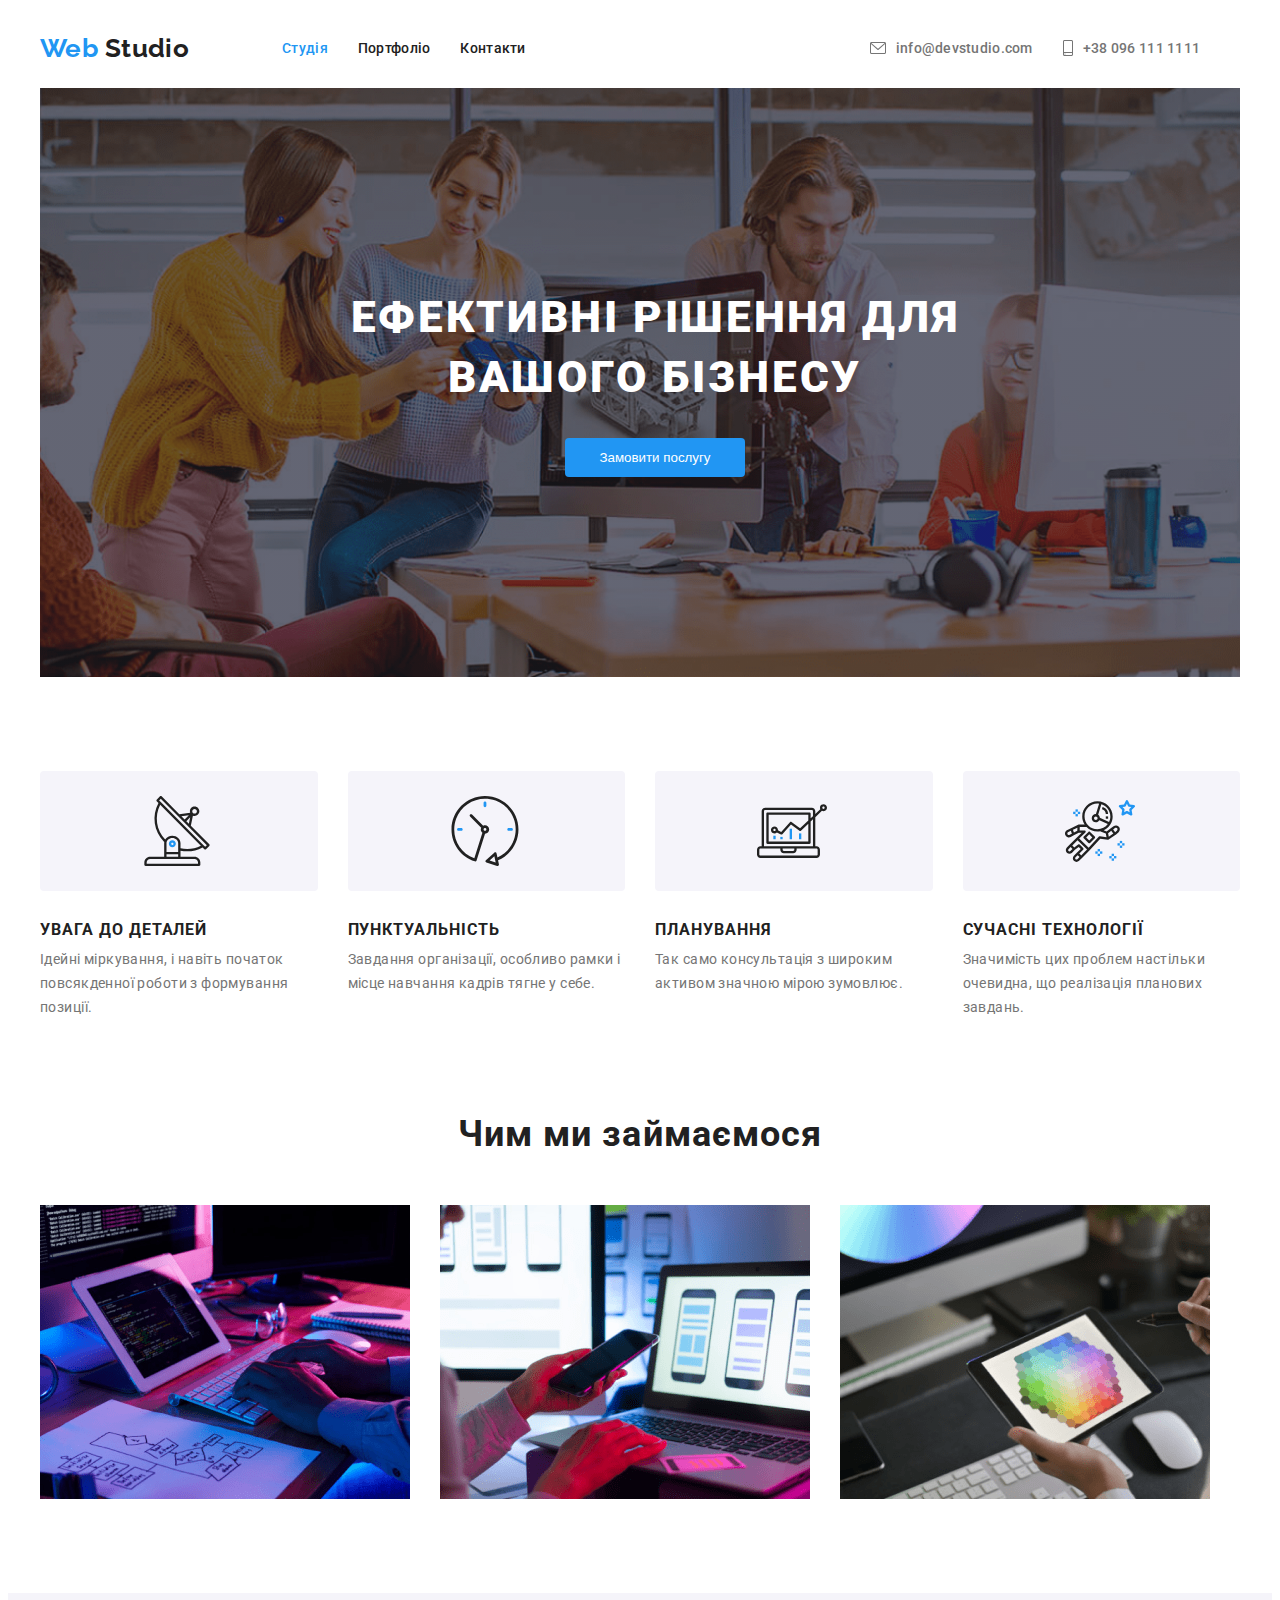
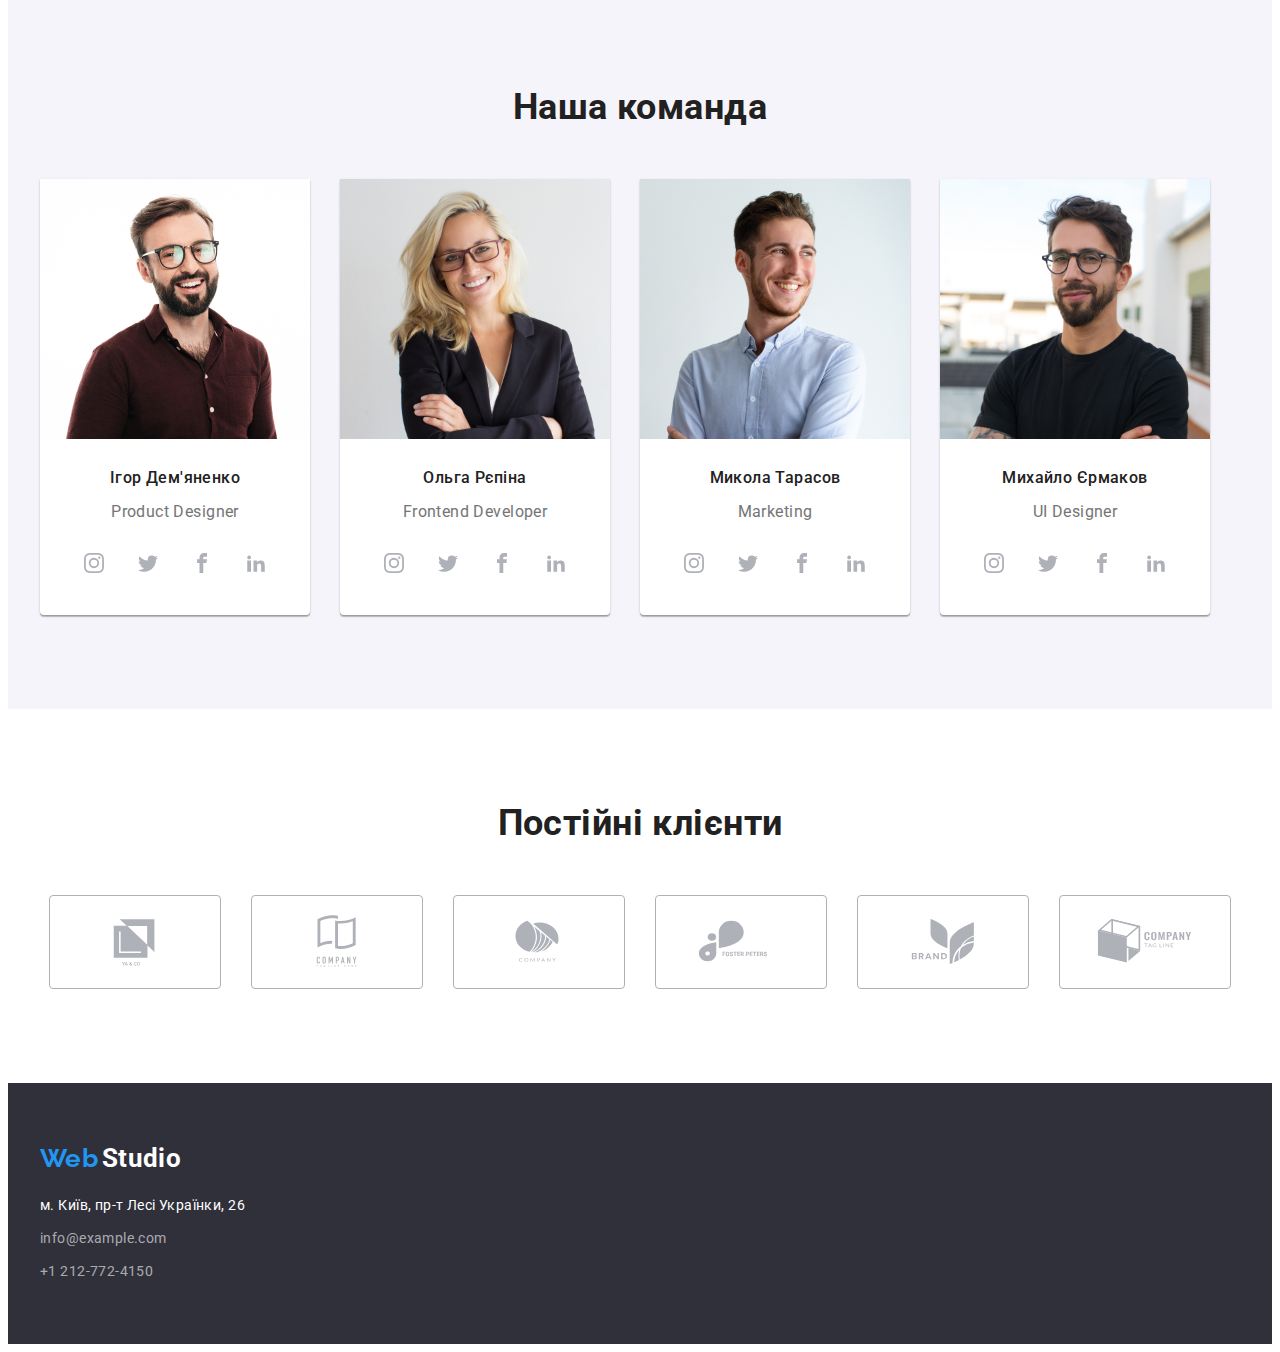
==== index.html @ 2ad51345 "hero-clients 1/2" ====
<!DOCTYPE html>
<html lang="uk">

<head>
    <meta charset="UTF-8">
    <meta http-equiv="X-UA-Compatible" content="IE=edge">
    <meta name="viewport" content="width=device-width, initial-scale=1.0">
    <title>Web Studio</title>
    <link rel="website icon" type="png" href="./1789237.png">
    <link rel="preconnect" href="https://fonts.googleapis.com" />
    <link rel="preconnect" href="https://fonts.gstatic.com" crossorigin />
    <link href="https://fonts.googleapis.com/css2?family=Raleway:wght@700&family=Roboto:wght@400;500;700&display=swap"
        rel="stylesheet" />
    <link rel="preconnect" href="https://fonts.googleapis.com" />
    <link rel="preconnect" href="https://fonts.gstatic.com" crossorigin />
    <link href="https://fonts.googleapis.com/css2?family=Roboto:wght@400;500;700&display=swap" rel="stylesheet" />
    <link rel="stylesheet" href="https://cdnjs.cloudflare.com/ajax/libs/modern-normalize/1.1.0/modern-normalize.min.css"
        integrity="sha512-wpPYUAdjBVSE4KJnH1VR1HeZfpl1ub8YT/NKx4PuQ5NmX2tKuGu6U/JRp5y+Y8XG2tV+wKQpNHVUX03MfMFn9Q=="
        crossorigin="anonymous" referrerpolicy="no-referrer" />
    <link rel="stylesheet" href="./css/styles.css" />
</head>

<body>

    <header class="header">
        <div class="container header-main">
            <nav class="navigation">
                <a class="logo-header" href="#">
                    <span class="logo-header-blue">Web</span>
                    <span class="logo-header-black">Studio</span>
                </a>
                <ul class="list-header">
                    <li class="list-item"><a class="header-link current" href="./index.html">Студія</a></li>
                    <li class="list-item"><a class="header-link" href="./portfolio.html">Портфоліо</a></li>
                    <li class="list-item"><a class="header-link" href="">Контакти</a></li>
                </ul>
            </nav>
            <ul class="list-header-contacts">
                <li class="list-item">
                    <div class="contact-image"><img src="./images/envelope.svg" alt="envelope" class="image-pic"
                            width="">
                        <a class="contact-mail" href="mailto:info@devstudio.com">info@devstudio.com</a>
                    </div>
                </li>
                <li class="list-item">
                    <div class="contact-image"><img src="./images/smartphone.svg" alt="smartphone" class="image-pic"
                            width="">
                        <a class="contact-number" href="tel:+380961111111">+38 096 111 1111</a>
                    </div>
                </li>
            </ul>
        </div>
    </header>
    <main>
        <section class="hero">
            <div class="container">
                <h1 class="title-first">ЕФЕКТИВНІ РІШЕННЯ ДЛЯ ВАШОГО БІЗНЕСУ</h1>
                <button class="btn-main-index" type="button">Замовити послугу</button>
            </div>
        </section>
        <section class="benefits section">
            <div class="hero-benefits container">
                <ul class="benefits-list">
                    <li class="list-item">
                        <div class="benefits-image"><img src="./images/antenna 1.svg" alt="anthene" class="photo"
                                width="">
                        </div>
                        <h3 class="title-benefits">УВАГА ДО ДЕТАЛЕЙ</h3>
                        <p class="sub-title">Ідейні міркування, і навіть початок повсякденної роботи з формування
                            позиції.
                        </p>
                    </li>
                    <li class="list-item">
                        <div class="benefits-image"><img src="./images/clock 1.svg" alt="clock" class="photo" width="">
                        </div>
                        <h3 class="title-benefits">ПУНКТУАЛЬНІСТЬ</h3>
                        <p class="sub-title">Завдання організації, особливо рамки і місце навчання кадрів тягне у себе.
                        </p>
                    </li>
                    <li class="list-item">
                        <div class="benefits-image"><img src="./images/diagram 1.svg" alt="diagram" class="photo"
                                width="">
                        </div>
                        <h3 class="title-benefits">ПЛАНУВАННЯ</h3>
                        <p class="sub-title">Так само консультація з широким активом значною мірою зумовлює.
                        </p>
                    </li>
                    <li class="list-item">
                        <div class="benefits-image"><img src="./images/astronaut 1.svg" alt="astronaut" class="photo"
                                width="">
                        </div>
                        <h3 class="title-benefits">СУЧАСНІ ТЕХНОЛОГІЇ</h3>
                        <p class="sub-title">Значимість цих проблем настільки очевидна, що реалізація планових завдань.
                        </p>
                    </li>
                </ul>
            </div>
        </section>
        <section class="services section">
            <div class="hero-services container">
                <h2 class="title-services">Чим ми займаємося</h2>
                <ul class="services-list">
                    <li class="list-item-services">
                        <img src="./images/what-we-do-1.png" alt="what we do" class="photo" width="370">
                    </li>
                    <li class="list-item-services"> <img src="./images/what-we-do-2.png" alt="what we do" class="photo"
                            width="370">
                    </li>
                    <li class="list-item-services"> <img src="./images/what-we-do-3.png" alt="what we do" class="photo"
                            width="370">
                    </li>
                </ul>
            </div>
        </section>
        <section class="hero-team section">
            <div class="container">
                <h2 class="title-team">Наша команда</h2>
                <ul class="list-team">
                    <li class="list-item-team"> <img src="./images/our-team-1.png" alt="our team" class="photo"
                            width="270">
                        <div class="team-box-items">
                            <h3 class="team-title-name">Ігор Дем'яненко</h3>
                            <p class="sub-title">Product Designer</p>
                        </div>
                        <ul class="team-soc-list">
                            <li class="team-soc-item">
                                <a href="" class="team-soc-link">
                                    <svg class="team-soc-icon" width="20" height="20">
                                        <use href="./images/icons.svg#icon-instagram"></use>
                                    </svg>
                                </a>
                            </li>
                            <li class="team-soc-item">
                                <a href="" class="team-soc-link">
                                    <svg class="team-soc-icon" width="20" height="20">
                                        <use href="./images/icons.svg#icon-twitter"></use>
                                    </svg>
                                </a>
                            </li>
                            <li class="team-soc-item">
                                <a href="" class="team-soc-link">
                                    <svg class="team-soc-icon" width="20" height="20">
                                        <use href="./images/icons.svg#icon-facebook"></use>
                                    </svg>
                                </a>
                            </li>
                            <li class="team-soc-item">
                                <a href="" class="team-soc-link">
                                    <svg class="team-soc-icon" width="20" height="20">
                                        <use href="./images/icons.svg#icon-linkedin"></use>
                                    </svg>
                                </a>
                            </li>
                        </ul>
                    </li>
                    <li class="list-item-team"><img src="./images/our-team-2.png" alt="our team" class="photo"
                            width="270">
                        <div class="team-box-items">
                            <h3 class="team-title-name">Ольга Рєпіна</h3>
                            <p class="sub-title">Frontend Developer</p>
                        </div>
                        <ul class="team-soc-list">
                            <li class="team-soc-item">
                                <a href="" class="team-soc-link">
                                    <svg class="team-soc-icon" width="20" height="20">
                                        <use href="./images/icons.svg#icon-instagram"></use>
                                    </svg>
                                </a>
                            </li>
                            <li class="team-soc-item">
                                <a href="" class="team-soc-link">
                                    <svg class="team-soc-icon" width="20" height="20">
                                        <use href="./images/icons.svg#icon-twitter"></use>
                                    </svg>
                                </a>
                            </li>
                            <li class="team-soc-item">
                                <a href="" class="team-soc-link">
                                    <svg class="team-soc-icon" width="20" height="20">
                                        <use href="./images/icons.svg#icon-facebook"></use>
                                    </svg>
                                </a>
                            </li>
                            <li class="team-soc-item">
                                <a href="" class="team-soc-link">
                                    <svg class="team-soc-icon" width="20" height="20">
                                        <use href="./images/icons.svg#icon-linkedin"></use>
                                    </svg>
                                </a>
                            </li>
                        </ul>
                    </li>
                    <li class="list-item-team"> <img src="./images/our-team-3.png" alt="our team" class="photo"
                            width="270">
                        <div class="team-box-items">
                            <h3 class="team-title-name">Микола Тарасов</h3>
                            <p class="sub-title">Marketing</p>
                        </div>
                        <ul class="team-soc-list">
                            <li class="team-soc-item">
                                <a href="" class="team-soc-link">
                                    <svg class="team-soc-icon" width="20" height="20">
                                        <use href="./images/icons.svg#icon-instagram"></use>
                                    </svg>
                                </a>
                            </li>
                            <li class="team-soc-item">
                                <a href="" class="team-soc-link">
                                    <svg class="team-soc-icon" width="20" height="20">
                                        <use href="./images/icons.svg#icon-twitter"></use>
                                    </svg>
                                </a>
                            </li>
                            <li class="team-soc-item">
                                <a href="" class="team-soc-link">
                                    <svg class="team-soc-icon" width="20" height="20">
                                        <use href="./images/icons.svg#icon-facebook"></use>
                                    </svg>
                                </a>
                            </li>
                            <li class="team-soc-item">
                                <a href="" class="team-soc-link">
                                    <svg class="team-soc-icon" width="20" height="20">
                                        <use href="./images/icons.svg#icon-linkedin"></use>
                                    </svg>
                                </a>
                            </li>
                        </ul>
                    </li>
                    <li class="list-item-team"><img src="./images/our-team-4.png" alt="our team" class="photo"
                            width="270">
                        <div class="team-box-items">
                            <h3 class="team-title-name">Михайло Єрмаков</h3>
                            <p class="sub-title">UI Designer</p>
                        </div>
                        <ul class="team-soc-list">
                            <li class="team-soc-item">
                                <a href="" class="team-soc-link">
                                    <svg class="team-soc-icon" width="20" height="20">
                                        <use href="./images/icons.svg#icon-instagram"></use>
                                    </svg>
                                </a>
                            </li>
                            <li class="team-soc-item">
                                <a href="" class="team-soc-link">
                                    <svg class="team-soc-icon" width="20" height="20">
                                        <use href="./images/icons.svg#icon-twitter"></use>
                                    </svg>
                                </a>
                            </li>
                            <li class="team-soc-item">
                                <a href="" class="team-soc-link">
                                    <svg class="team-soc-icon" width="20" height="20">
                                        <use href="./images/icons.svg#icon-facebook"></use>
                                    </svg>
                                </a>
                            </li>
                            <li class="team-soc-item">
                                <a href="" class="team-soc-link">
                                    <svg class="team-soc-icon" width="20" height="20">
                                        <use href="./images/icons.svg#icon-linkedin"></use>
                                    </svg>
                                </a>
                            </li>
                        </ul>
                    </li>
                </ul>
            </div>
        </section>
        <section class="hero-clients section">
            <div class="container">
                <h2 class="title-clients title-team">Постійні клієнти</h2>
                <ul class="clients-list team-soc-list">
                    <li class="clients-logo-item list-item">
                        <a href="" class="clients-logo-link team-soc-link">
                            <svg class="clients-logo" width="106" height="60">
                                <use href="./images/icons/clients.svg#icon-Logo-client-1"></use>
                            </svg>
                        </a>
                    </li>
                    <li class="clients-logo-item list-item">
                        <a href="" class="clients-logo-link team-soc-link">
                            <svg class="clients-logo team-soc-icon" width="106" height="60">
                                <use href="./images/icons/clients.svg#icon-Logo-client-2"></use>
                            </svg>
                        </a>
                    </li>
                    <li class="clients-logo-item list-item">
                        <a href="" class="clients-logo-link team-soc-link">
                            <svg class="clients-logo team-soc-icon" width="106" height="60">
                                <use href="./images/icons/clients.svg#icon-Logo-client-3"></use>
                            </svg>
                        </a>
                    </li>
                    <li class="clients-logo-item list-item">
                        <a href="" class="clients-logo-link team-soc-link">
                            <svg class="clients-logo team-soc-icon" width="106" height="60">
                                <use href="./images/icons/clients.svg#icon-Logo-client-4"></use>
                            </svg>
                        </a>
                    </li>
                    <li class="clients-logo-item list-item">
                        <a href="" class="clients-logo-link team-soc-link">
                            <svg class="clients-logo team-soc-icon" width="106" height="60">
                                <use href="./images/icons/clients.svg#icon-Logo-client-5"></use>
                            </svg>
                        </a>
                    </li>
                    <li class="clients-logo-item list-item">
                        <a href="" class="clients-logo-link team-soc-link">
                            <svg class="clients-logo team-soc-icon" width="106" height="60">
                                <use href="./images/icons/clients.svg#icon-Logo-client-6"></use>
                            </svg>
                        </a>
                    </li>
                </ul>
    </main>
    <footer class="footer">
        <div class="container">
            <a class="logo-footer" href="#">
                <span class="logo-footer-blue">Web</span>
                <span class="logo-footer-white">Studio</span>
            </a>
            <address class="address-footer">
                <p class="address">
                    м. Київ, пр-т Лесі Українки, 26
                </p>
                <ul class="list-footer">
                    <li class="list-item-footer">
                        <a class="contact-mail-footer" href="mailto:info@example.com">info@example.com</a>
                    </li>
                    <li class="list-item-footer">
                        <a class="contact-number-footer" href="tel:+12127724150">+1 212-772-4150 </a>
                    </li>
                </ul>
            </address>
        </div>
    </footer>
</body>

</html>
---- css/styles.css ----
:root {
  --main-text-color: #212121;
  --sub-text-color: #ffffff;
  --text-contact: #757575;
  --text-hover-color: #2196f3;
}

p,
h1,
h2,
h3,
h4,
h5,
h6 {
  margin: 0;
}

ul,
ol {
  margin: 0;
  padding-left: 0;
}

li {
  line-height: initial;
}

button {
  cursor: pointer;
}

address {
  font-style: normal;
}

body {
  font-family: "Roboto", sans-serif;
  font-size: 14px;
  letter-spacing: 0.03em;
  color: var(--main-text-color);
}

a {
  text-decoration: none;
}

img {
  display: block;
}

.bg::selection {
  background-color: red;
}

/* ----------------HEADER----------------- */

.header {
  height: 80px;
  display: flex;
}

.header-port {
  border-bottom: 1px solid #ECECEC;
}

.container {
  width: 1200px;
  padding-left: 15px;
  padding-right: 15px;
  margin: 0 auto;
  /* outline: 2px solid red; */
}

.header-main {
  display: flex;
}

.section {
  padding-top: 94px;
  padding-bottom: 94px;
}

.navigation {
  display: flex;
  align-items: center;
}

.logo-header {
  font-family: "Raleway", sans-serif;
  font-style: normal;
  font-weight: 700;
  font-size: 26px;
  line-height: 1.19;
  background-color: transparent;
  margin-right: 93px;
}

.logo-header-blue {
  color: var(--text-hover-color);
}

.logo-header-black {
  color: var(--main-text-color);
}

/* .logo-header-black, 
.logo-footer-blue:hover,
:focus { 
  color: none;
  background-color: transparent;
} */

.list-item {
  list-style: none;
  background-color: none;
}

.header-link {
  font-family: "Roboto", sans-serif;
  font-style: normal;
  font-weight: 500;
  line-height: 1.14;
  letter-spacing: 0.02em;
  color: var(--main-text-color);
  background-color: transparent;
}

.header-link.current {
  color: var(--text-hover-color);
  list-style: none;
  background-color: none;
}

.header-link:hover,
:focus {
  color: var(--text-hover-color);
  background-color: transparent;
}

.list-header {
  display: flex;
  gap: 30px;
  text-align: center;
}

.list-header-contacts {
  display: flex;
  align-items: center;
  /* gap: 50px; */
  margin-left: 344px;
  justify-content: flex-end;
}

.list-header-contacts,
.list-item:hover,
:focus {
  color: var(--text-hover-color);
  background-color: transparent;
}

.contact-mail,
.contact-number {
  font-weight: 500;
  letter-spacing: 0.02em;
  color: var(--text-contact);
  fill: currentColor;
}

.contact-mail {
  margin-right: 30px;
}

.contact-image {
  text-align: center;
  display: flex;
  align-items: center;
  gap: 10px;
  color: var(--text-contact);
  fill: currentColor;
}

.contact-image:hover,
:focus {
  color: var(--text-hover-color);
  background-color: transparent;
}

.image-pic {
  
}

/* --------------HERO---------------- */

.hero {
  padding: 200px 0px 200px;
  text-align: center;
  background-color: #2f303a;
  background-image: linear-gradient(
    rgba(47, 48, 58, 0.4), 
    rgba(47, 48, 58, 0.4)
    ), 
    url(../images/bg-index-hero.png);
  background-size: cover;
  background-position: center;
  background-repeat: no-repeat;
  width: 1200px;
  justify-content: center;
  align-items: center;
  margin: 0 auto;
}

.title-first {
  font-style: normal;
  font-weight: 900;
  font-size: 44px;
  line-height: 1.36;
  letter-spacing: 0.06em;
  text-transform: uppercase;
  color: #ffffff;
  max-width: 696px;
  margin: auto;
}

.btn-main-index {
  margin-top: 30px;
  text-align: center;
  padding: 10px 32px;
  color: var(--sub-text-color);
  background-color: var(--text-hover-color);
  border-color: transparent;
  border-radius: 4px;
}

.visually-hidden {
  position: absolute;
  width: 1px;
  height: 1px;
  margin: -1px;
  border: 0;
  padding: 0;

  white-space: nowrap;
  clip-path: inset(100%);
  clip: rect(0 0 0 0);
  overflow: hidden;
}

.btn-main-wrap {
  display: flex; 
  gap: 8px;
  justify-content:center;
  margin-top: 94px;
  margin-bottom: 56px;
}

.btn-main {
  padding: 6px 22px;
}

.btn-main {
  font-family: "Roboto", sans-serif;
  font-style: normal;
  font-weight: 500;
  font-size: 16px;
  line-height: 1.62;
  text-align: center;
  color: var(--main-text-color);
  cursor: pointer;
  background-color: #F5F4FA;
  border-radius: 4px;
  border-color: transparent;
}

.btn-main:hover,
:focus {
  color: var(--text-hover-color);
  background-color: transparent;
  color: var(--sub-text-color);
  background-color: var(--text-hover-color);
  box-shadow: 0px 3px 1px rgba(0, 0, 0, 0.1), 0px 1px 2px rgba(0, 0, 0, 0.08),
      0px 2px 2px rgba(0, 0, 0, 0.12);
} 


/* ----------------------BENEFITS------------------------ */

.pictures-wrap {
  display: flex; 
  gap: 30px;
  justify-content: center;
  flex-wrap: wrap;
  align-items: center;
  margin-bottom: 94px;
}

.list-item-portfolio {
  list-style: none;
  background: #FFFFFF;
  border: 1px solid #EEEEEE;
  width: 370px;
}

.item-wrap {
  padding: 20px 24px;
  border: 1px solid #EEEEEE;
  border-top: 0;
}

/* .title {
  display: flex;
  align-items: center;
  max-width: 1170px;
} */

.title-port {
  font-weight: 700;
  font-size: 18px;
  line-height: 2;
  letter-spacing: 0.06em;
  color:var(--main-text-color);
  }

.sub-title-port {
  margin-top: 4px;
  font-weight: 400;
  font-size: 16px;
  line-height: 1.8;
  color: var(--text-contact);
}

.benefits-list {
  display: flex;
  column-gap: 30px;
}

.benefits-image {
  content: '';
  background-color: #F5F4FA;
  border-radius: 4px;
  /* background-size: cover; */
  /* display: flex; */
  padding: 25px 102.34px;
  margin-bottom: 30px;
}


.title-benefits {
  margin-bottom: 10px;
  font-size: 16px;
  font-style: normal;
  font-weight: 700;
  line-height: 1.1;
  letter-spacing: 0.06em;
  color: var(--main-text-color);  
}



/* .benefits-list::before {
  content: '';
  width: 270px;
  height: 120px;
  left: 215px;
  top: 774px;
  background: #F5F4FA;
  border-radius: 4px;
  background-image: url(../images/antenna\ 1.png);
  background-size: cover;
} */

.sub-title {
  font-style: normal;
  font-weight: 400;
  line-height: 1.7;
  color: var(--text-contact);
  max-width: 322px;
}


/* -----------------SERVICES-------------------- */

.services {
  padding-top: 0;
}

.services-list {
  display: flex;
  column-gap: 30px;
  list-style: none;
}

.title-services {
  font-weight: 700;
  font-size: 36px;
  line-height: 1.16;
  text-align: center;
  letter-spacing: 0.03em;
  color: var(--main-text-color);
  padding-bottom: 50px;
}

/* .list-item-services {
} */

/* ---------------TEAM-------------- */

.hero-team {
  background: #f5f4fa;
  padding-bottom: 94px;
}

.title-team {
  font-weight: 700;
  font-size: 36px;
  line-height: 1.16;
  text-align: center;
  color: var(--main-text-color);
  margin-bottom: 50px;
}

.list-team {
  display: flex;
  column-gap: 30px;
  list-style: none;
}
/* 
.list-item-team {
}
.photo {
} */

.team-box-items {
  padding-top: 30px;
  padding-bottom: 16px;
  text-align: center;
}

.team-title-name {
  font-weight: 500;
  font-size: 16px;
  line-height: 1.18;
  text-align: center;
  color: var(--main-text-color);
  margin-bottom: 10px;
}

.list-item-team {
  font-weight: 500;
  font-size: 16px;
  line-height: 1.18;
  text-align: center;
  color: var(--main-text-color);
  background: var(--sub-text-color);
  box-shadow: 0px 1px 3px rgba(0, 0, 0, 0.12), 0px 1px 1px rgba(0, 0, 0, 0.14),
    0px 2px 1px rgba(0, 0, 0, 0.2);
  border-radius: 0px 0px 4px 4px;
}

/* .team-soc-link {
  
  display: flex;
  align-items: center;
  justify-content: center;
  
} */

.team-soc-list {
  list-style: none;
  display: flex;
  justify-content: center;
  gap: 10px;
}

.team-soc-item {
  width: 44px;
  height: 44px;
  margin-bottom: 30px;
  justify-content: center;
  gap: 10px;
}

.team-soc-link {
  width: 100%;
  height: 100%;
  display: flex;
  align-items: center;
  justify-content: center;
  border-radius: 50%;
  fill: #AFB1B8;
}

.team-soc-link:hover,
:focus {
  fill: var(--sub-text-color); 
  background-color: var(--text-hover-color);
 
}

.team-soc-icon {
  
}

/* .team-soc-icon:hover,
:focus {
  fill: var(--sub-text-color); 
} */

/* -----------------CLIENTS------------- */

.clients-list {
  display: flex;
  justify-content: center;
  gap: 30px;
  
 
}

.clients-logo-item {
  /* width: 106px;
  height: 60px; */
  padding: 16px 32px;
  border: 1px solid #AFB1B8;
  border-radius: 4px;
}

.clients-logo-link {
  width: 100%;
  height: 100%;
  /* padding: 16px 32px; */
  
}

/* .team-soc-list {
  
}

.team-soc-item {
  width: 44px;
  height: 44px;
  margin-bottom: 30px;
  justify-content: center;
  gap: 10px;
}

.team-soc-link {
  width: 100%;
  height: 100%;
  display: flex;
  align-items: center;
  justify-content: center;
  border-radius: 50%;
  fill: #AFB1B8;
}

.team-soc-link:hover,
:focus {
  fill: var(--sub-text-color); 
  background-color: var(--text-hover-color);
 } */

/* ---------------CONTACTS------------------- */

.footer {
  background-color: #2f303a;
  padding-top: 60px;
  padding-bottom: 60px;
}

/* .logo-footer {
} */

.logo-footer-blue {
  font-family: "Raleway", sans-serif;
  font-style: normal;
  font-weight: 700;
  font-size: 26px;
  line-height: 1.19;
  color: var(--text-hover-color);
}

.logo-footer-white {
  font-weight: 700;
  font-size: 26px;
  line-height: 1.19;
  color: var(--text-hover-color);
  color: var(--sub-text-color);
}

.address {
  font-weight: 400;
  line-height: 1.71;
  color: var(--sub-text-color);
  font-style: normal;
  margin-top: 20px;
  margin-bottom: 9px;
}

.list-item-footer:not(:last-child) {
  margin-bottom: 9px;
}

.list-item-footer {
  list-style: none;
}

.contact-mail-footer,
.contact-number-footer {
  font-weight: 400;
  line-height: 1.71;
  color: rgba(255, 255, 255, 0.6);
}
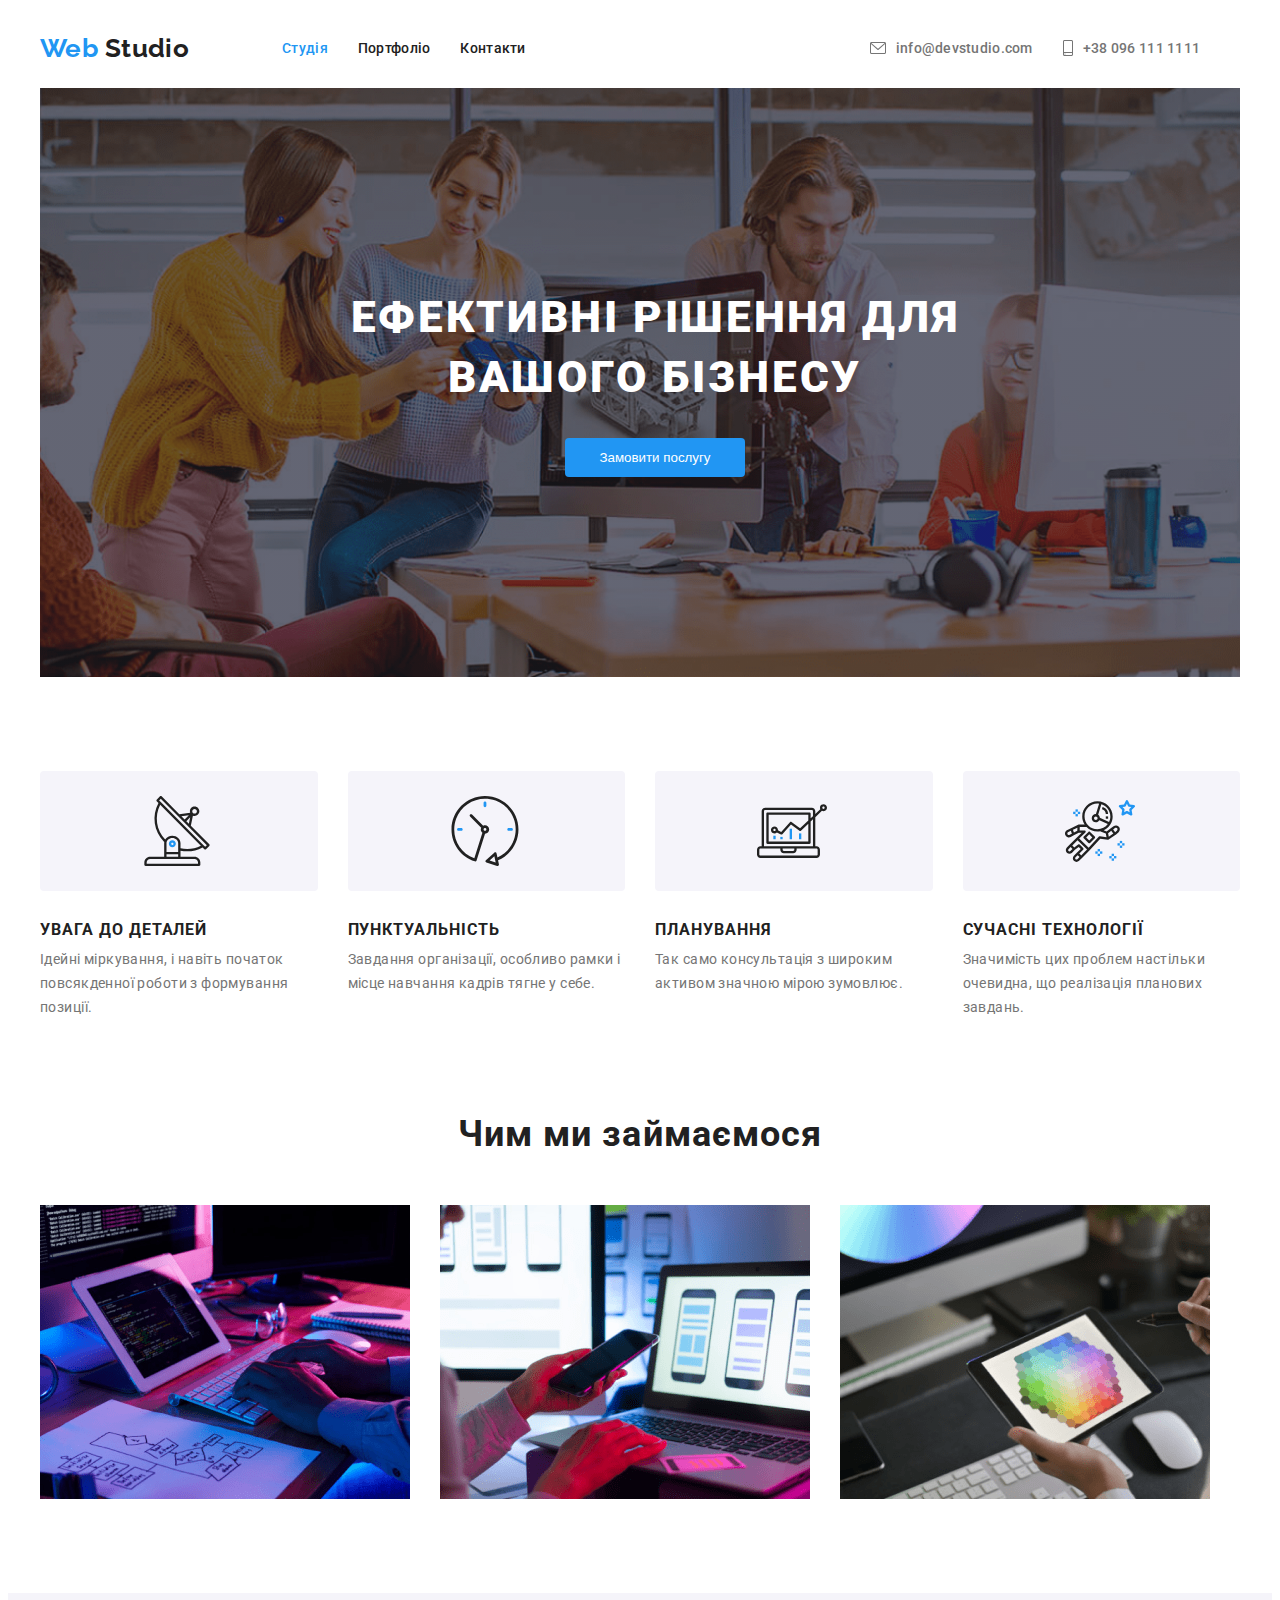
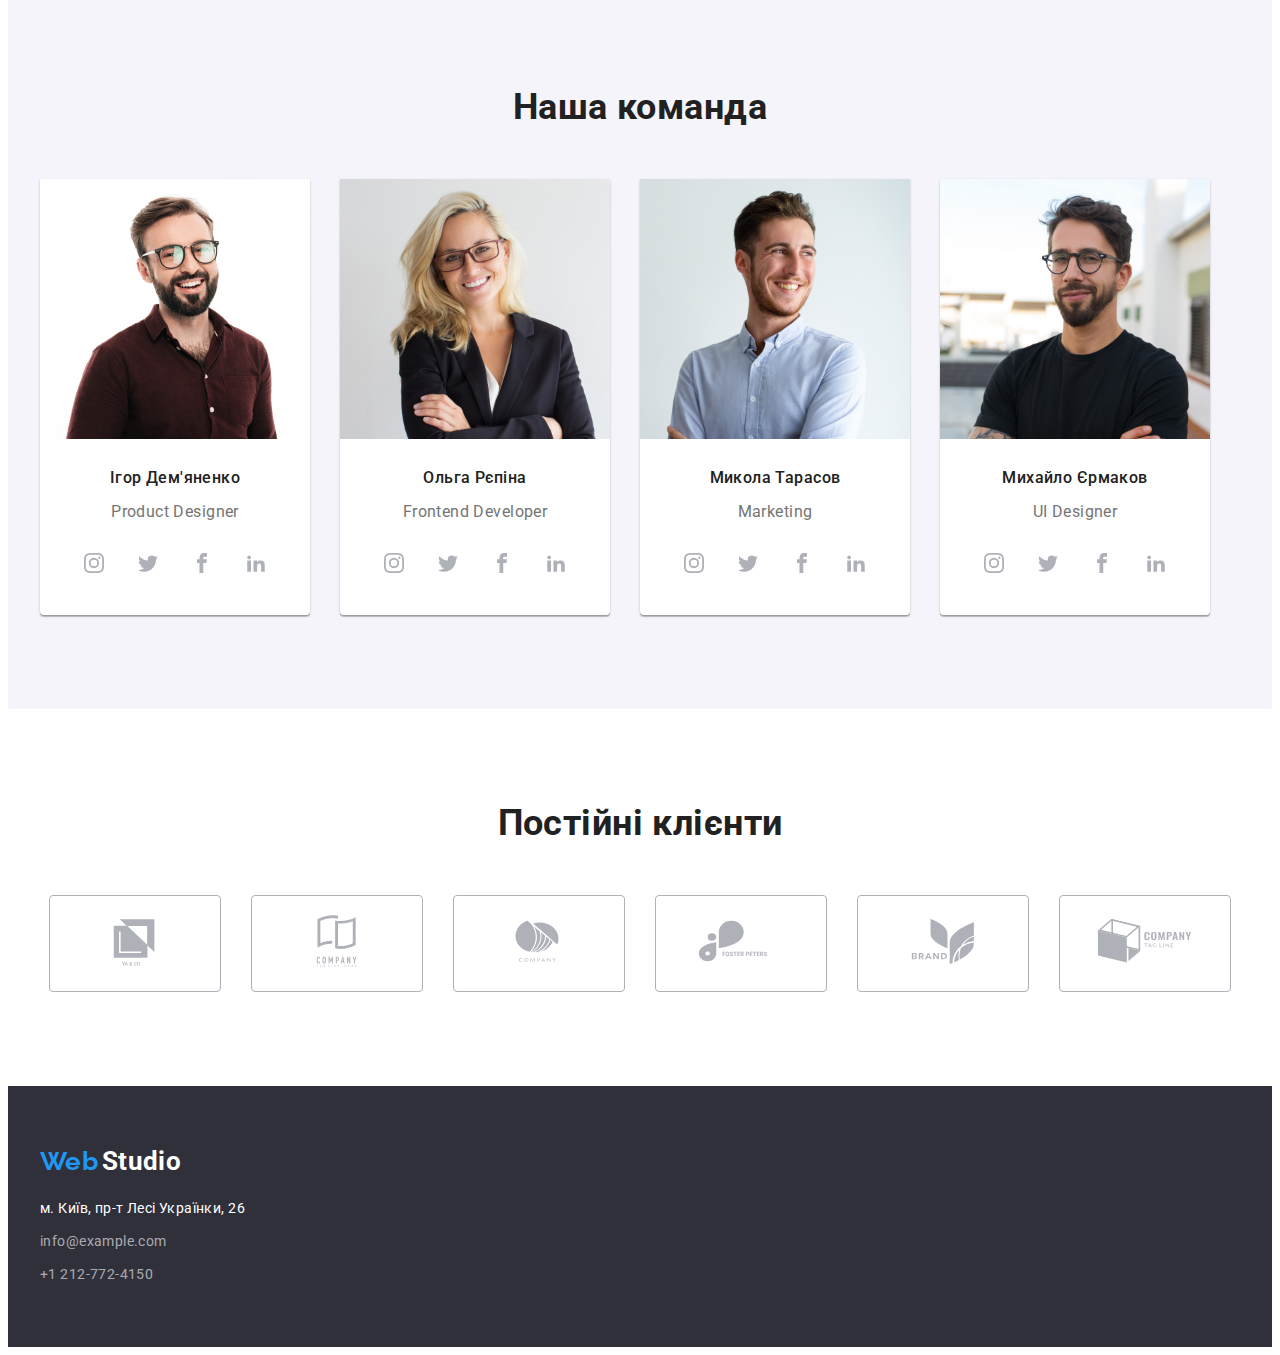
==== commit 4feae68e: "hover?((" ====
--- a/index.html
+++ b/index.html
@@ -272,43 +272,43 @@
                 <h2 class="title-clients title-team">Постійні клієнти</h2>
                 <ul class="clients-list team-soc-list">
                     <li class="clients-logo-item list-item">
-                        <a href="" class="clients-logo-link team-soc-link">
+                        <a href="" class="clients-logo-link">
                             <svg class="clients-logo" width="106" height="60">
                                 <use href="./images/icons/clients.svg#icon-Logo-client-1"></use>
                             </svg>
                         </a>
                     </li>
                     <li class="clients-logo-item list-item">
-                        <a href="" class="clients-logo-link team-soc-link">
-                            <svg class="clients-logo team-soc-icon" width="106" height="60">
+                        <a href="" class="clients-logo-link">
+                            <svg class="clients-logo" width="106" height="60">
                                 <use href="./images/icons/clients.svg#icon-Logo-client-2"></use>
                             </svg>
                         </a>
                     </li>
                     <li class="clients-logo-item list-item">
-                        <a href="" class="clients-logo-link team-soc-link">
-                            <svg class="clients-logo team-soc-icon" width="106" height="60">
+                        <a href="" class="clients-logo-link">
+                            <svg class="clients-logo" width="106" height="60">
                                 <use href="./images/icons/clients.svg#icon-Logo-client-3"></use>
                             </svg>
                         </a>
                     </li>
                     <li class="clients-logo-item list-item">
-                        <a href="" class="clients-logo-link team-soc-link">
-                            <svg class="clients-logo team-soc-icon" width="106" height="60">
+                        <a href="" class="clients-logo-link">
+                            <svg class="clients-logo" width="106" height="60">
                                 <use href="./images/icons/clients.svg#icon-Logo-client-4"></use>
                             </svg>
                         </a>
                     </li>
                     <li class="clients-logo-item list-item">
-                        <a href="" class="clients-logo-link team-soc-link">
-                            <svg class="clients-logo team-soc-icon" width="106" height="60">
+                        <a href="" class="clients-logo-link">
+                            <svg class="clients-logo" width="106" height="60">
                                 <use href="./images/icons/clients.svg#icon-Logo-client-5"></use>
                             </svg>
                         </a>
                     </li>
                     <li class="clients-logo-item list-item">
-                        <a href="" class="clients-logo-link team-soc-link">
-                            <svg class="clients-logo team-soc-icon" width="106" height="60">
+                        <a href="" class="clients-logo-link">
+                            <svg class="clients-logo" width="106" height="60">
                                 <use href="./images/icons/clients.svg#icon-Logo-client-6"></use>
                             </svg>
                         </a>
--- a/css/styles.css
+++ b/css/styles.css
@@ -527,9 +527,16 @@
   width: 100%;
   height: 100%;
   /* padding: 16px 32px; */
+  }
+
+  .clients-logo-item:hover,
+  :focus {
+    color: var(--text-hover-color);
+    background-color: transparent;
+    color: var(--sub-text-color);
+    background-color: var(--text-hover-color);
+  }
   
-}
-
 /* .team-soc-list {
   
 }
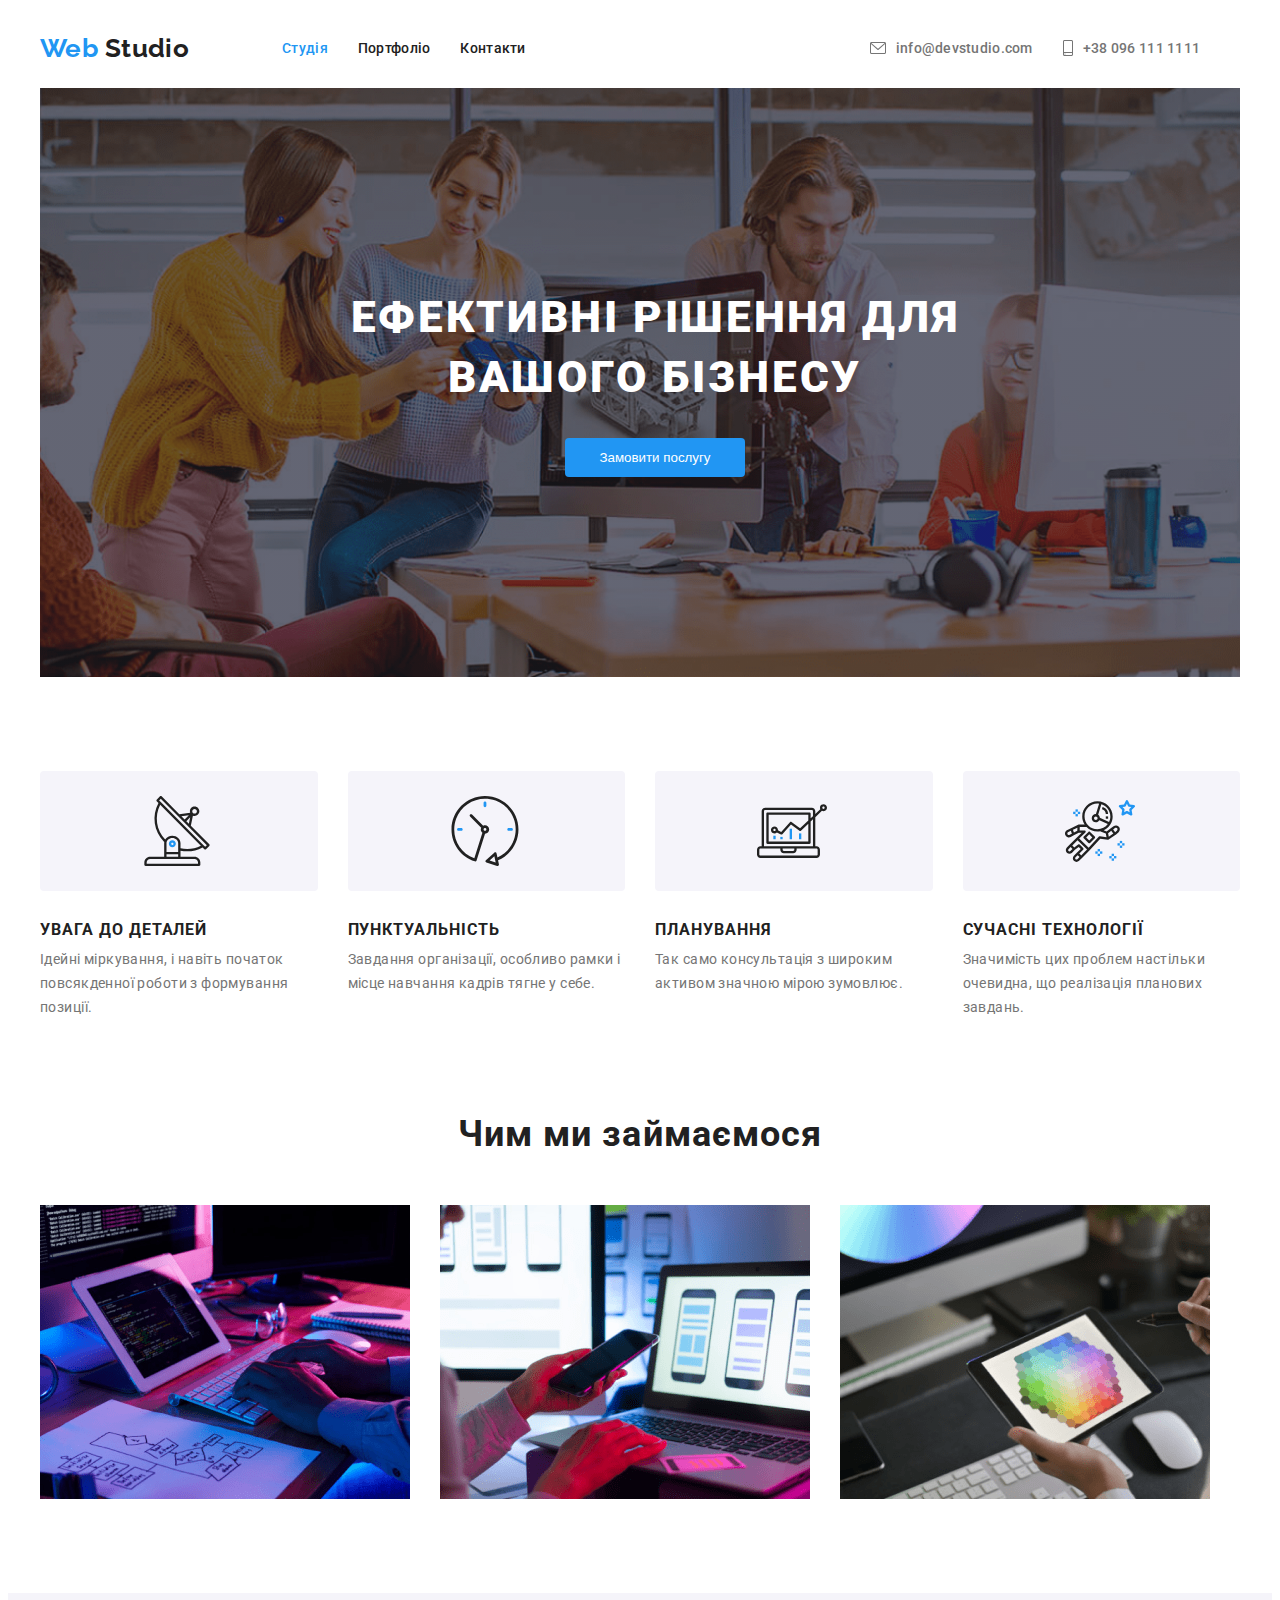
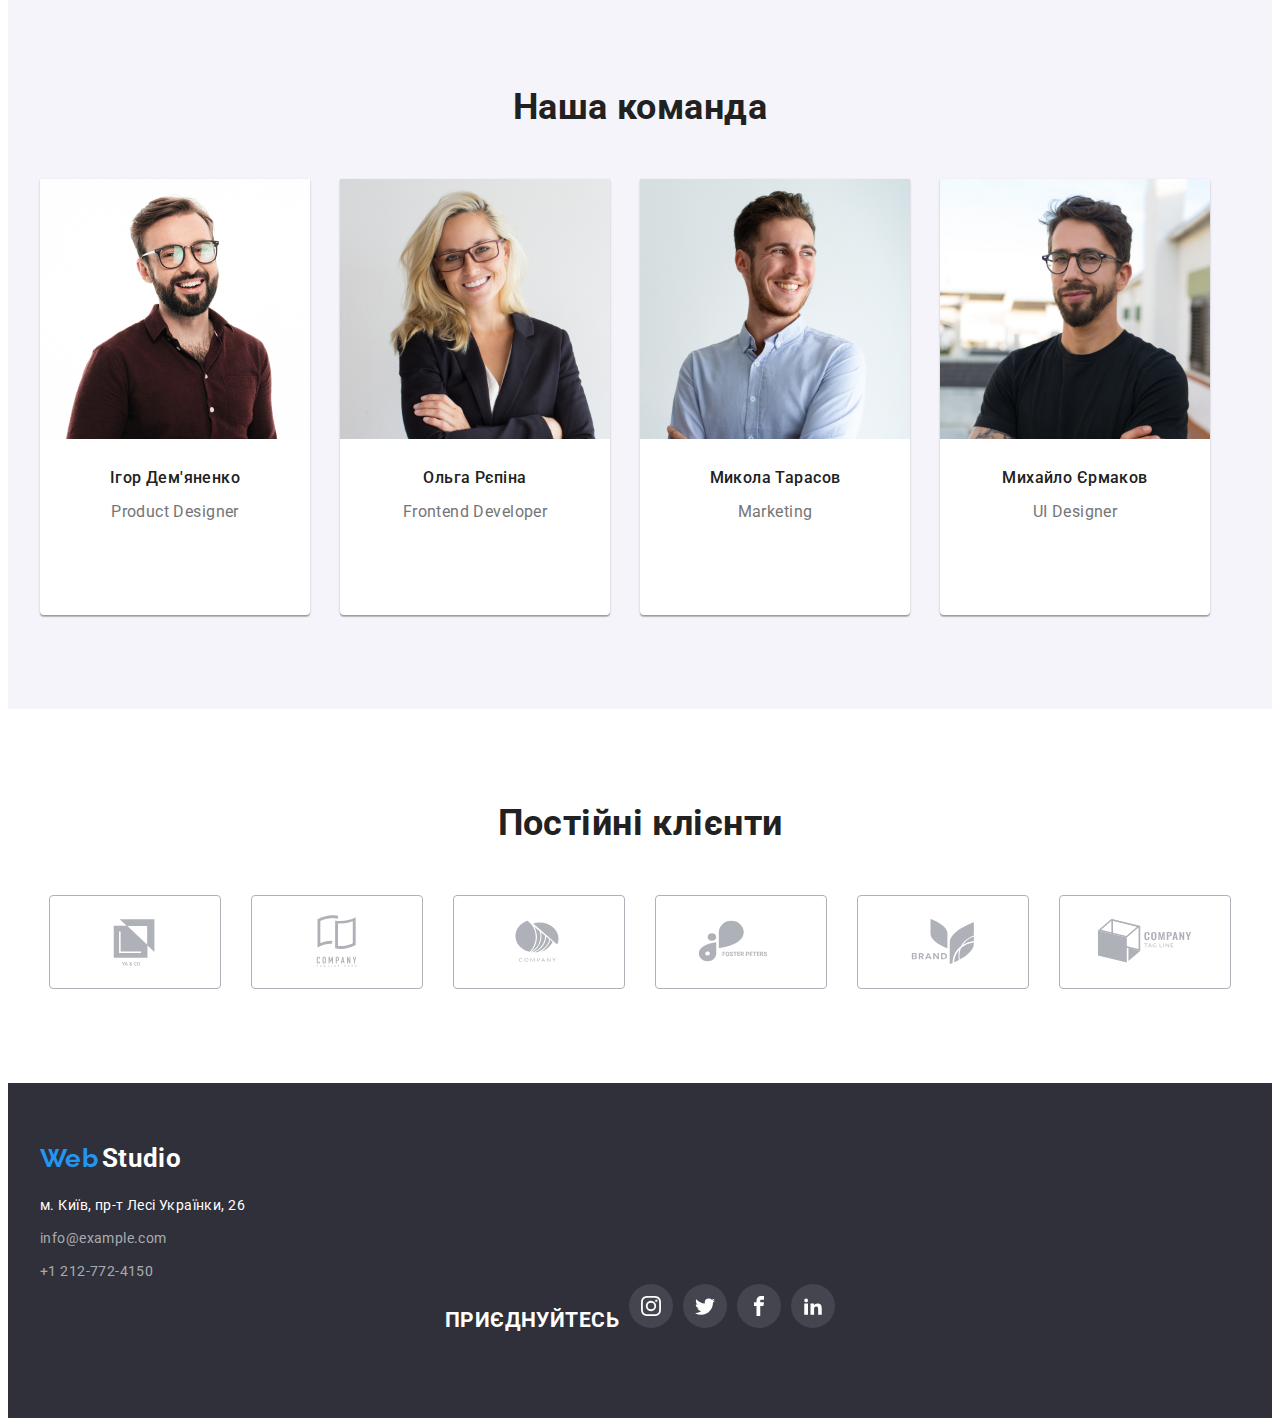
==== commit 49033056: "norm clients icons" ====
--- a/index.html
+++ b/index.html
@@ -335,6 +335,37 @@
                 </ul>
             </address>
         </div>
+        <ul class="team-soc-list">
+            <h2 class="title-soc-footer title">ПРИЄДНУЙТЕСЬ</h2>
+            <li class="team-soc-item">
+                <a href="" class="team-soc-link">
+                    <svg class="team-soc-icon" width="20" height="20">
+                        <use href="./images/icons.svg#icon-instagram"></use>
+                    </svg>
+                </a>
+            </li>
+            <li class="team-soc-item">
+                <a href="" class="team-soc-link">
+                    <svg class="team-soc-icon" width="20" height="20">
+                        <use href="./images/icons.svg#icon-twitter"></use>
+                    </svg>
+                </a>
+            </li>
+            <li class="team-soc-item">
+                <a href="" class="team-soc-link">
+                    <svg class="team-soc-icon" width="20" height="20">
+                        <use href="./images/icons.svg#icon-facebook"></use>
+                    </svg>
+                </a>
+            </li>
+            <li class="team-soc-item">
+                <a href="" class="team-soc-link">
+                    <svg class="team-soc-icon" width="20" height="20">
+                        <use href="./images/icons.svg#icon-linkedin"></use>
+                    </svg>
+                </a>
+            </li>
+        </ul>
     </footer>
 </body>
 
--- a/css/styles.css
+++ b/css/styles.css
@@ -516,54 +516,32 @@
 }
 
 .clients-logo-item {
-  /* width: 106px;
-  height: 60px; */
-  padding: 16px 32px;
+  
+}
+
+.clients-logo-link {
+  width: 170px;
+  height: 92px;
   border: 1px solid #AFB1B8;
   border-radius: 4px;
-}
-
-.clients-logo-link {
-  width: 100%;
-  height: 100%;
-  /* padding: 16px 32px; */
+  display: flex;
+  justify-content: center;
+  align-items: center;
   }
 
-  .clients-logo-item:hover,
-  :focus {
-    color: var(--text-hover-color);
-    background-color: transparent;
-    color: var(--sub-text-color);
-    background-color: var(--text-hover-color);
-  }
+  .clients-logo-link:hover,
+  .clients-logo-link:focus {
+    border-color: var(--text-hover-color);
+  } 
   
-/* .team-soc-list {
-  
-}
-
-.team-soc-item {
-  width: 44px;
-  height: 44px;
-  margin-bottom: 30px;
-  justify-content: center;
-  gap: 10px;
-}
-
-.team-soc-link {
-  width: 100%;
-  height: 100%;
-  display: flex;
-  align-items: center;
-  justify-content: center;
-  border-radius: 50%;
+  .clients-logo-link:hover .clients-logo,
+  .clients-logo-link:focus .clients-logo {
+    fill: var(--text-hover-color);
+}
+.clients-logo {
   fill: #AFB1B8;
 }
 
-.team-soc-link:hover,
-:focus {
-  fill: var(--sub-text-color); 
-  background-color: var(--text-hover-color);
- } */
 
 /* ---------------CONTACTS------------------- */
 
@@ -616,3 +594,26 @@
   line-height: 1.71;
   color: rgba(255, 255, 255, 0.6);
 }
+/* ------SOC LINKS----------------- */
+
+.title-soc-footer {
+  font-family: 'Roboto', sans-serif;
+  font-weight: 700;
+  line-height: 1.14;
+  text-transform: uppercase;
+  color: var(--sub-text-color);
+  align-content: center;
+  align-items: center;
+}
+
+.team-soc-item {
+  align-content: center;
+  align-items: center;
+  background: rgba(255, 255, 255, 0.1);
+  border-radius: 50%;
+}
+.team-soc-link {
+  fill: var(--sub-text-color);
+}
+.team-soc-icon {
+}
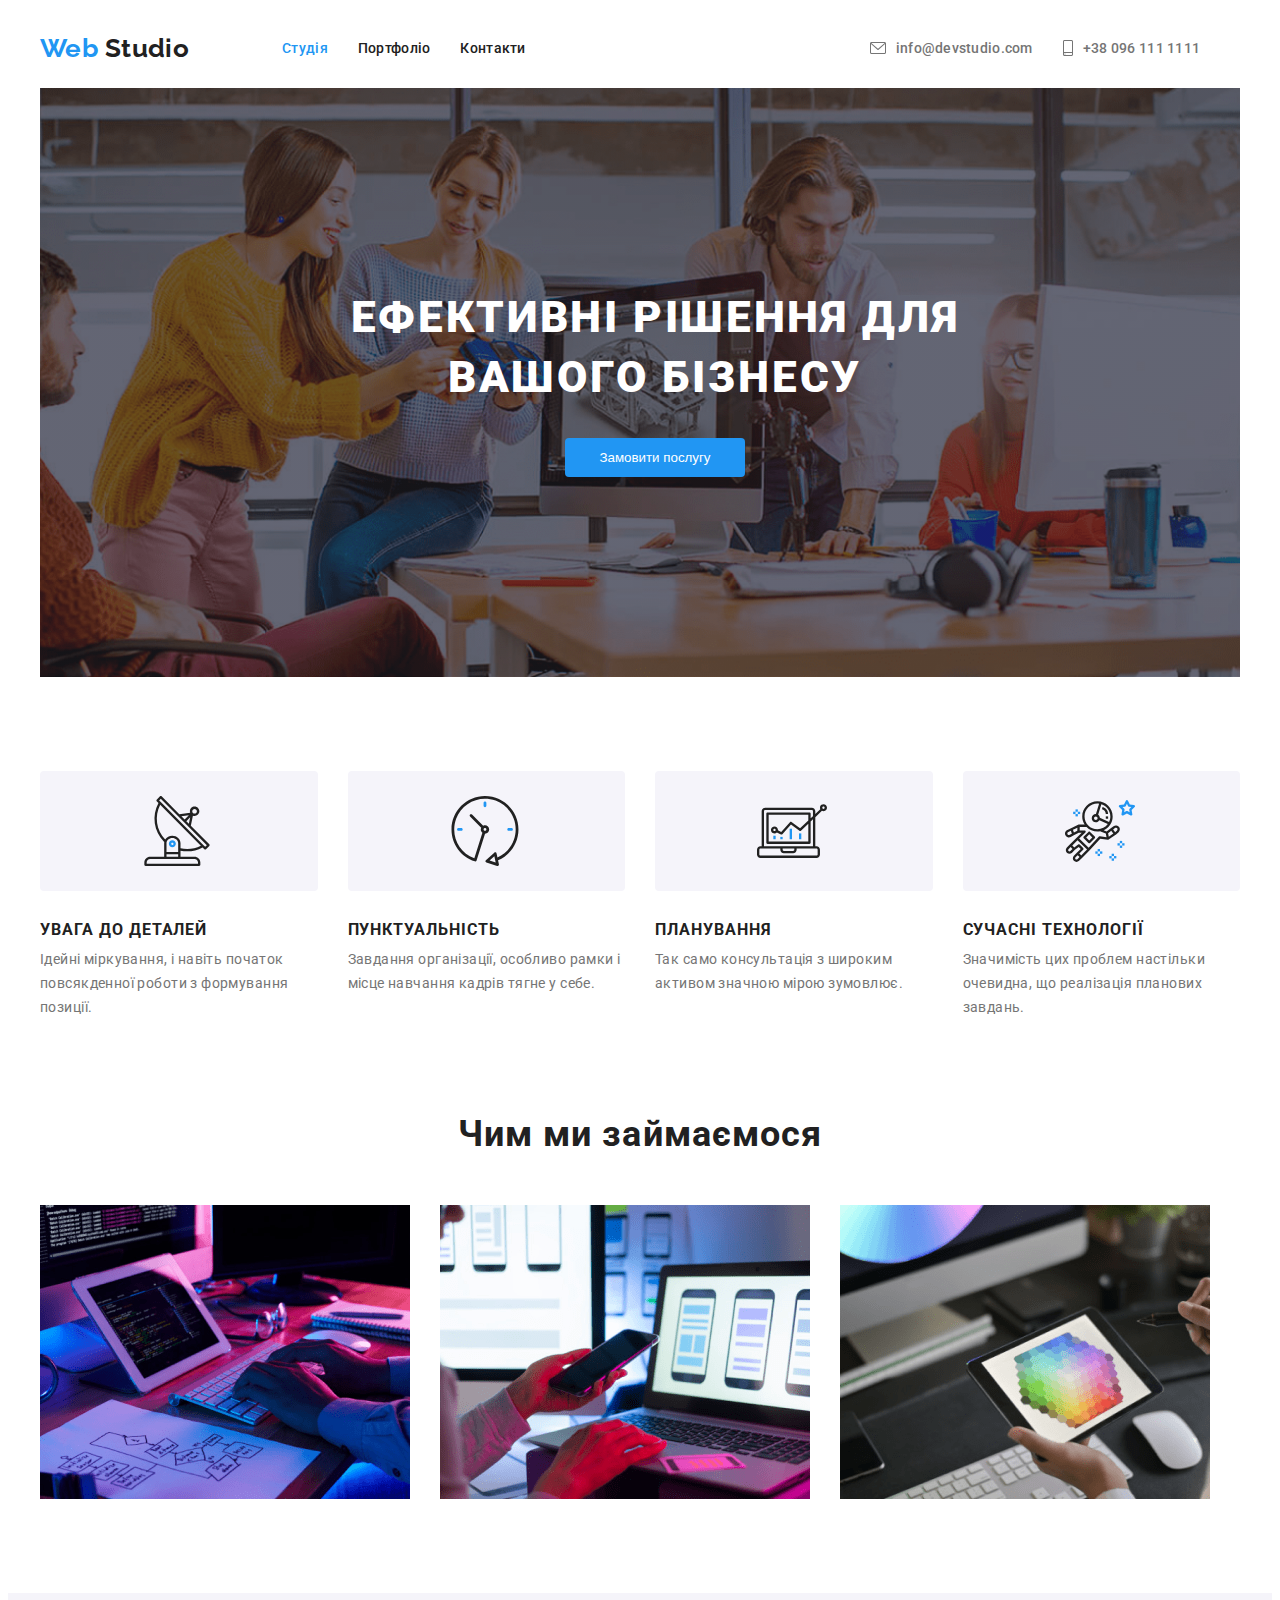
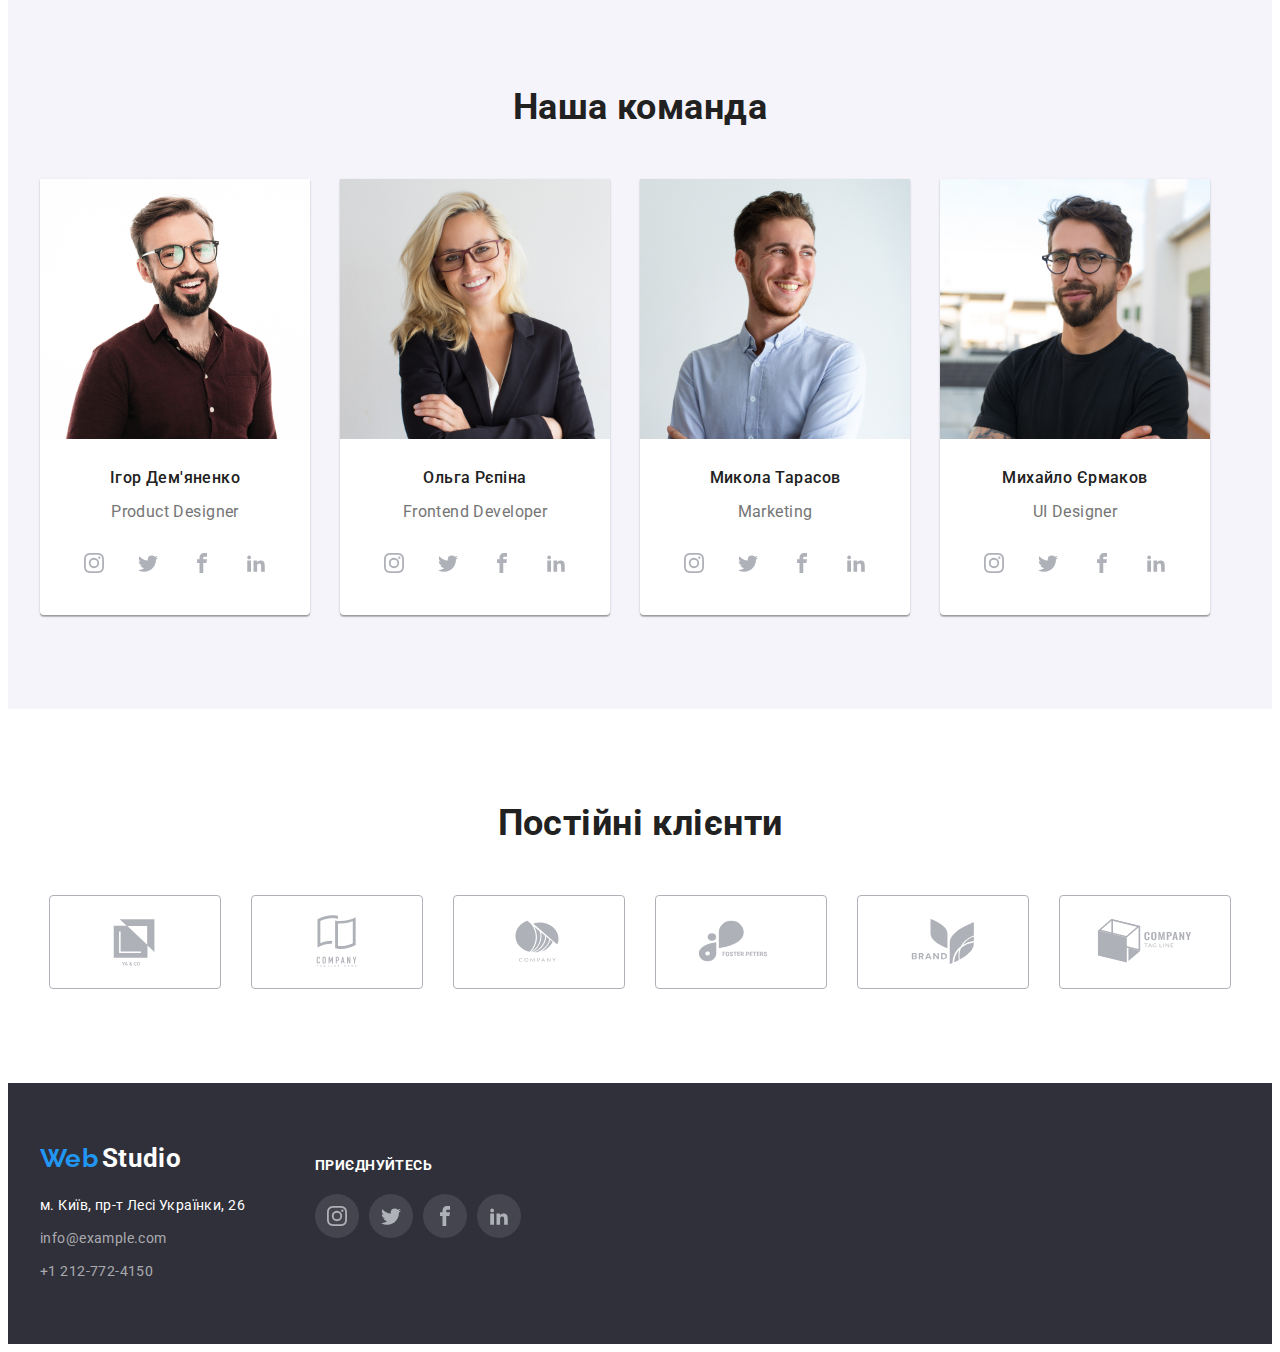
==== commit b2279086: "foot socs ++ head+foot portfolio" ====
--- a/index.html
+++ b/index.html
@@ -316,56 +316,60 @@
                 </ul>
     </main>
     <footer class="footer">
-        <div class="container">
-            <a class="logo-footer" href="#">
-                <span class="logo-footer-blue">Web</span>
-                <span class="logo-footer-white">Studio</span>
-            </a>
-            <address class="address-footer">
-                <p class="address">
-                    м. Київ, пр-т Лесі Українки, 26
-                </p>
-                <ul class="list-footer">
-                    <li class="list-item-footer">
-                        <a class="contact-mail-footer" href="mailto:info@example.com">info@example.com</a>
-                    </li>
-                    <li class="list-item-footer">
-                        <a class="contact-number-footer" href="tel:+12127724150">+1 212-772-4150 </a>
-                    </li>
-                </ul>
-            </address>
+        <div class="container footer-container">
+            <div class="footer-contacts">
+                <a class="logo-footer" href="#">
+                    <span class="logo-footer-blue">Web</span>
+                    <span class="logo-footer-white">Studio</span>
+                </a>
+                <address class="address-footer">
+                    <p class="address">
+                        м. Київ, пр-т Лесі Українки, 26
+                    </p>
+                    <ul class="list-footer">
+                        <li class="list-item-footer">
+                            <a class="contact-mail-footer" href="mailto:info@example.com">info@example.com</a>
+                        </li>
+                        <li class="list-item-footer">
+                            <a class="contact-number-footer" href="tel:+12127724150">+1 212-772-4150 </a>
+                        </li>
+                    </ul>
+                </address>
+            </div>
+            <div class="footer-soc">
+                <p class="title-soc-footer title">ПРИЄДНУЙТЕСЬ</p>
+                <ul class="team-soc-list">
+                    <li class="team-soc-item">
+                        <a href="" class="team-soc-link">
+                            <svg class="team-soc-icon" width="20" height="20">
+                                <use href="./images/icons.svg#icon-instagram"></use>
+                            </svg>
+                        </a>
+                    </li>
+                    <li class="team-soc-item">
+                        <a href="" class="team-soc-link">
+                            <svg class="team-soc-icon" width="20" height="20">
+                                <use href="./images/icons.svg#icon-twitter"></use>
+                            </svg>
+                        </a>
+                    </li>
+                    <li class="team-soc-item">
+                        <a href="" class="team-soc-link">
+                            <svg class="team-soc-icon" width="20" height="20">
+                                <use href="./images/icons.svg#icon-facebook"></use>
+                            </svg>
+                        </a>
+                    </li>
+                    <li class="team-soc-item">
+                        <a href="" class="team-soc-link">
+                            <svg class="team-soc-icon" width="20" height="20">
+                                <use href="./images/icons.svg#icon-linkedin"></use>
+                            </svg>
+                        </a>
+                    </li>
+                </ul>
+            </div>
         </div>
-        <ul class="team-soc-list">
-            <h2 class="title-soc-footer title">ПРИЄДНУЙТЕСЬ</h2>
-            <li class="team-soc-item">
-                <a href="" class="team-soc-link">
-                    <svg class="team-soc-icon" width="20" height="20">
-                        <use href="./images/icons.svg#icon-instagram"></use>
-                    </svg>
-                </a>
-            </li>
-            <li class="team-soc-item">
-                <a href="" class="team-soc-link">
-                    <svg class="team-soc-icon" width="20" height="20">
-                        <use href="./images/icons.svg#icon-twitter"></use>
-                    </svg>
-                </a>
-            </li>
-            <li class="team-soc-item">
-                <a href="" class="team-soc-link">
-                    <svg class="team-soc-icon" width="20" height="20">
-                        <use href="./images/icons.svg#icon-facebook"></use>
-                    </svg>
-                </a>
-            </li>
-            <li class="team-soc-item">
-                <a href="" class="team-soc-link">
-                    <svg class="team-soc-icon" width="20" height="20">
-                        <use href="./images/icons.svg#icon-linkedin"></use>
-                    </svg>
-                </a>
-            </li>
-        </ul>
     </footer>
 </body>
 
--- a/css/styles.css
+++ b/css/styles.css
@@ -477,6 +477,7 @@
   margin-bottom: 30px;
   justify-content: center;
   gap: 10px;
+  /* fill: #AFB1B8; */
 }
 
 .team-soc-link {
@@ -489,21 +490,24 @@
   fill: #AFB1B8;
 }
 
+.team-soc-icon {
+  fill: #AFB1B8; 
+}
+
+.team-soc-link {
+
+}
+
 .team-soc-link:hover,
-:focus {
+.team-soc-link:focus {
   fill: var(--sub-text-color); 
   background-color: var(--text-hover-color);
- 
-}
-
-.team-soc-icon {
-  
-}
-
-/* .team-soc-icon:hover,
-:focus {
+}
+
+.team-soc-link:hover .team-soc-icon,
+.team-soc-link:focus .team-soc-icon{
   fill: var(--sub-text-color); 
-} */
+}
 
 /* -----------------CLIENTS------------- */
 
@@ -551,8 +555,9 @@
   padding-bottom: 60px;
 }
 
-/* .logo-footer {
-} */
+.footer-contacts {
+  
+}
 
 .logo-footer-blue {
   font-family: "Raleway", sans-serif;
@@ -596,15 +601,38 @@
 }
 /* ------SOC LINKS----------------- */
 
+.footer-container {
+  display: flex;
+  align-items: center;
+}
+
+.footer-contacts {
+  justify-content: start;
+  align-items: center;
+  }
+
+.footer-soc {
+  flex-direction: column;
+  align-content: center;
+  /* align-items: center; */
+  display: flex;
+  margin-left: 70px;
+}
+
 .title-soc-footer {
   font-family: 'Roboto', sans-serif;
   font-weight: 700;
   line-height: 1.14;
   text-transform: uppercase;
   color: var(--sub-text-color);
+  margin-bottom: 20px;
+  justify-content: flex;
+}
+  .team-soc-list {
   align-content: center;
   align-items: center;
-}
+  display: flex;
+  }
 
 .team-soc-item {
   align-content: center;
@@ -616,4 +644,7 @@
   fill: var(--sub-text-color);
 }
 .team-soc-icon {
-}
+  align-content: center;
+  align-items: center;
+  display: flex;
+}
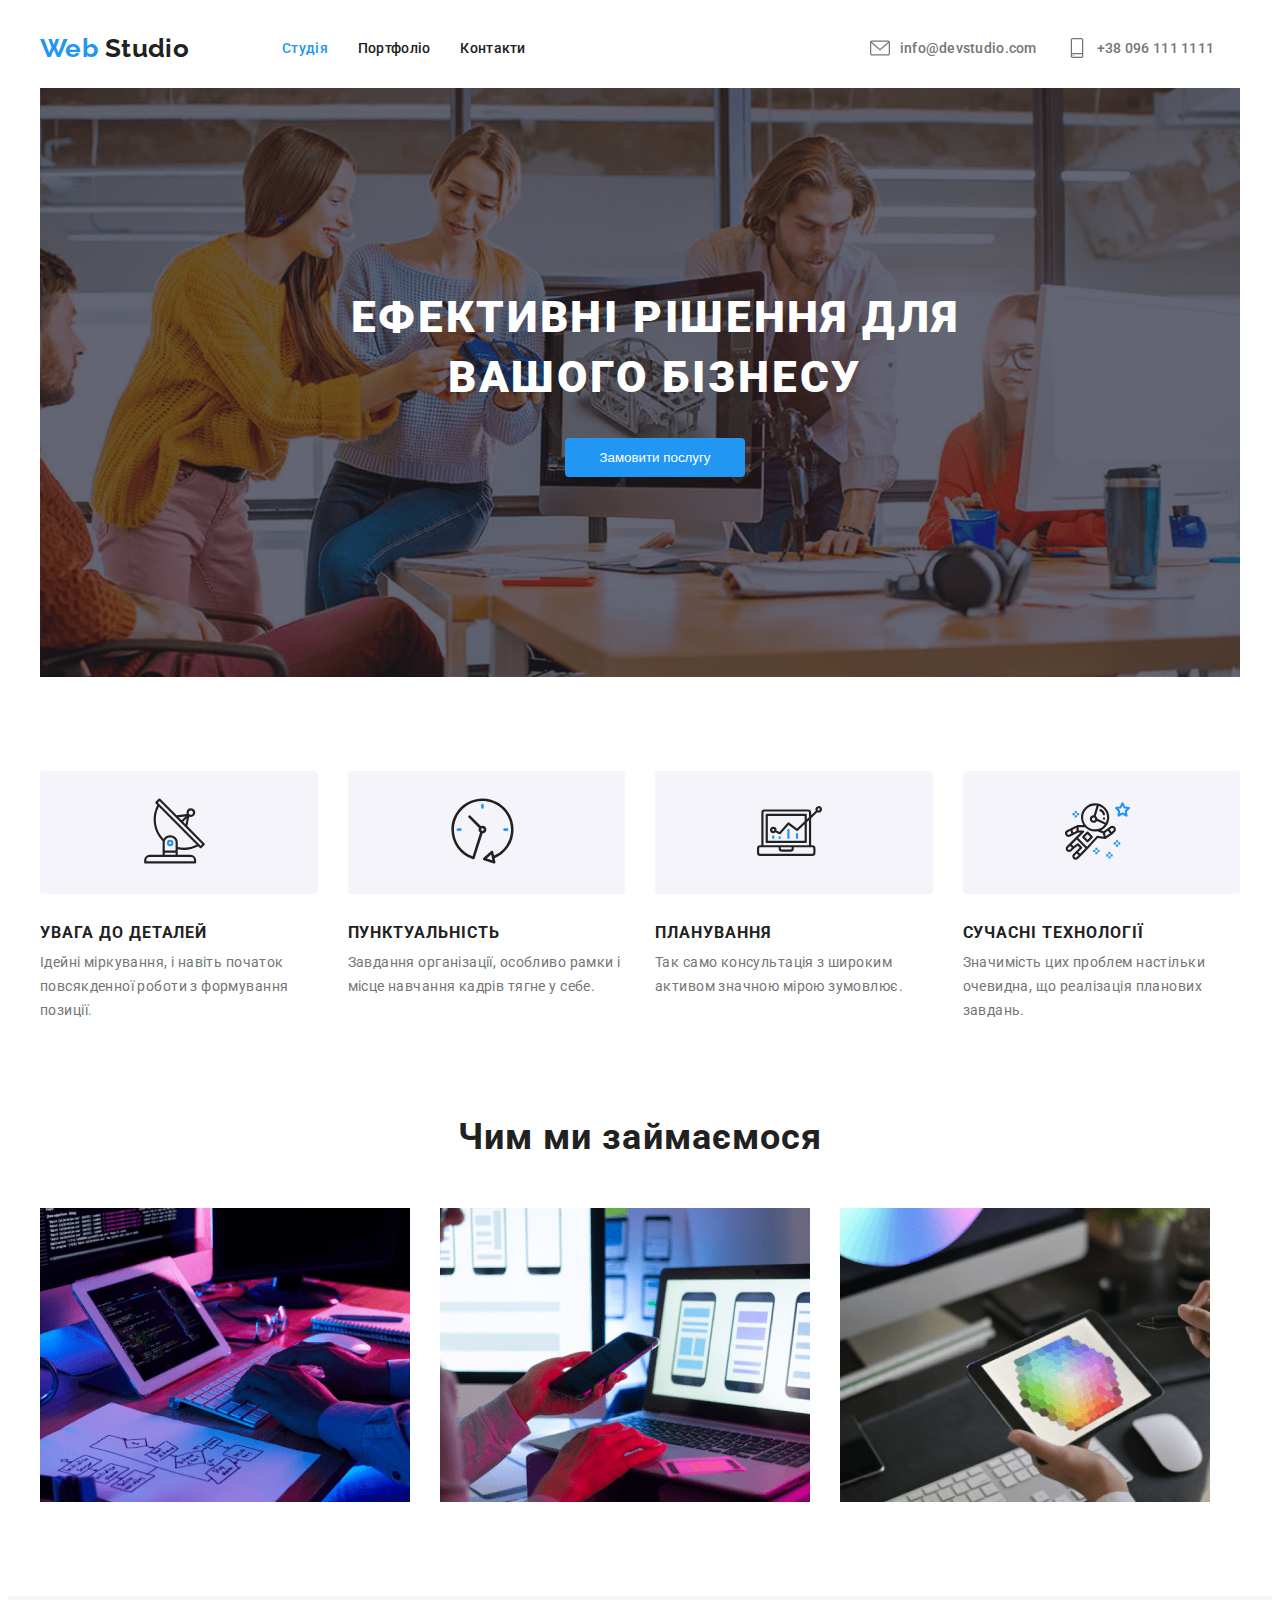
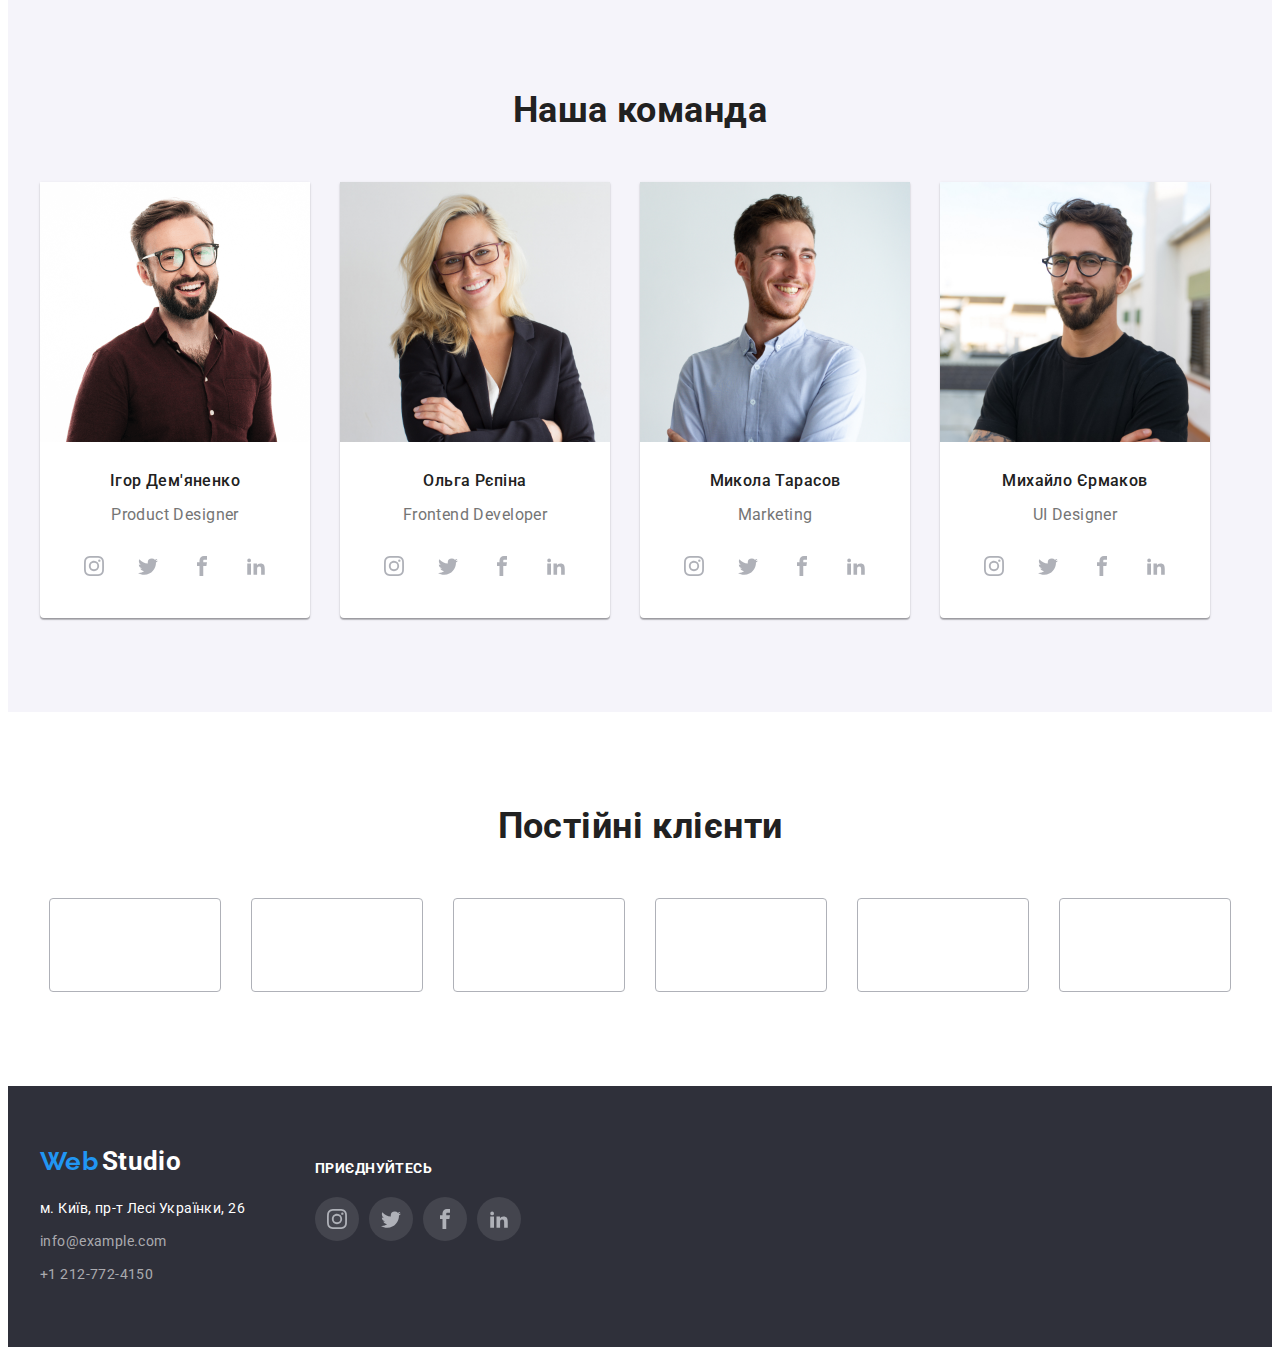
==== commit 1951020c: "ugu" ====
--- a/index.html
+++ b/index.html
@@ -36,15 +36,23 @@
                 </ul>
             </nav>
             <ul class="list-header-contacts">
-                <li class="list-item">
-                    <div class="contact-image"><img src="./images/envelope.svg" alt="envelope" class="image-pic"
-                            width="">
+                <li class="cont-pic-list list-item">
+                    <a href="" class="contacts-icon-link">
+                        <svg class="contacts-icon" width="20" height="20">
+                            <use href="./images/icons.svg#icon-envelope"></use>
+                        </svg>
+                    </a>
+                    <div class="">
                         <a class="contact-mail" href="mailto:info@devstudio.com">info@devstudio.com</a>
                     </div>
                 </li>
-                <li class="list-item">
-                    <div class="contact-image"><img src="./images/smartphone.svg" alt="smartphone" class="image-pic"
-                            width="">
+                <li class="cont-pic-list list-item">
+                    <a href="" class="contacts-icon-link">
+                        <svg class="contacts-icon" width="20" height="20">
+                            <use href="./images/icons.svg#icon-smartphone"></use>
+                        </svg>
+                    </a>
+                    <div class="">
                         <a class="contact-number" href="tel:+380961111111">+38 096 111 1111</a>
                     </div>
                 </li>
@@ -62,8 +70,12 @@
             <div class="hero-benefits container">
                 <ul class="benefits-list">
                     <li class="list-item">
-                        <div class="benefits-image"><img src="./images/antenna 1.svg" alt="anthene" class="photo"
-                                width="">
+                        <div class="benefits-image"> 
+                            <a href="" class="benefits-icon-link">
+                            <svg class="benefits-icon" width="65" height="70">
+                                <use href="./images/icons.svg#icon-anthene"></use>
+                            </svg>
+                        </a>
                         </div>
                         <h3 class="title-benefits">УВАГА ДО ДЕТАЛЕЙ</h3>
                         <p class="sub-title">Ідейні міркування, і навіть початок повсякденної роботи з формування
@@ -71,23 +83,36 @@
                         </p>
                     </li>
                     <li class="list-item">
-                        <div class="benefits-image"><img src="./images/clock 1.svg" alt="clock" class="photo" width="">
+                        <div class="benefits-image">
+                            <a href="" class="benefits-icon-link">
+                            <svg class="benefits-icon" width="65" height="70">
+                                <use href="./images/icons.svg#icon-clock"></use>
+                            </svg>
+                        </a>
                         </div>
                         <h3 class="title-benefits">ПУНКТУАЛЬНІСТЬ</h3>
                         <p class="sub-title">Завдання організації, особливо рамки і місце навчання кадрів тягне у себе.
                         </p>
                     </li>
                     <li class="list-item">
-                        <div class="benefits-image"><img src="./images/diagram 1.svg" alt="diagram" class="photo"
-                                width="">
+                        <div class="benefits-image">
+                            <a href="" class="benefits-icon-link">
+                                <svg class="benefits-icon" width="65" height="70">
+                                    <use href="./images/icons.svg#icon-diagram"></use>
+                                </svg>
+                            </a>
                         </div>
                         <h3 class="title-benefits">ПЛАНУВАННЯ</h3>
                         <p class="sub-title">Так само консультація з широким активом значною мірою зумовлює.
                         </p>
                     </li>
                     <li class="list-item">
-                        <div class="benefits-image"><img src="./images/astronaut 1.svg" alt="astronaut" class="photo"
-                                width="">
+                        <div class="benefits-image">
+                            <a href="" class="benefits-icon-link">
+                                <svg class="benefits-icon" width="65" height="70">
+                                    <use href="./images/icons.svg#icon-astronaut"></use>
+                                </svg>
+                            </a>
                         </div>
                         <h3 class="title-benefits">СУЧАСНІ ТЕХНОЛОГІЇ</h3>
                         <p class="sub-title">Значимість цих проблем настільки очевидна, що реалізація планових завдань.
--- a/css/styles.css
+++ b/css/styles.css
@@ -151,12 +151,12 @@
   justify-content: flex-end;
 }
 
-.list-header-contacts,
+/* .list-header-contacts,
 .list-item:hover,
 :focus {
   color: var(--text-hover-color);
   background-color: transparent;
-}
+} */
 
 .contact-mail,
 .contact-number {
@@ -170,25 +170,71 @@
   margin-right: 30px;
 }
 
-.contact-image {
+/* .contact-image {
   text-align: center;
   display: flex;
   align-items: center;
   gap: 10px;
   color: var(--text-contact);
   fill: currentColor;
-}
-
-.contact-image:hover,
-:focus {
-  color: var(--text-hover-color);
-  background-color: transparent;
-}
-
-.image-pic {
+} */
+
+/* .list-item:hover,
+.list-item:focus {
+  color: var(--text-hover-color);
+  background-color: transparent;
+} */
+
+.list-item:hover .contact-mail,
+.list-item:focus .contact-mail {
+  color: var(--text-hover-color);
+  background-color: transparent;
+}
+
+.list-item:hover .contact-number,
+.list-item:focus .contact-number {
+  color: var(--text-hover-color);
+  background-color: transparent;
+}
+
+.cont-pic-list {
+  display: flex;
+  align-items: center;
+  justify-content: center;
+  gap: 10px;
+  fill: currentColor;
+}
+
+/* .cont-pic-list:hover .contacts-icon,
+.cont-pic-list:focus .contacts-icon {
+  color: var(--text-hover-color);
+  background-color: transparent;
+} */
+
+.contacts-icon-link:hover,
+.contacts-icon-link:focus {
+  fill: var(--text-hover-color);
+  } 
   
-}
-
+.cont-pic-list:hover,
+.cont-pic-list:focus {
+  fill: var(--text-hover-color)
+}
+
+.contacts-icon-link:hover .contacts-icon,
+.contacts-icon-link:focus .contacts-icon {
+  fill: var(--text-hover-color);
+}
+
+.contacts-icon {
+  /* width: 16px;
+  height: 12px; */
+  text-align: center;
+  display: flex;
+  align-items: center;
+  gap: 10px;
+  fill: var(--text-contact);
+}
 /* --------------HERO---------------- */
 
 .hero {
@@ -277,7 +323,8 @@
   background-color: transparent;
   color: var(--sub-text-color);
   background-color: var(--text-hover-color);
-  box-shadow: 0px 3px 1px rgba(0, 0, 0, 0.1), 0px 1px 2px rgba(0, 0, 0, 0.08),
+  box-shadow: 0px 3px 1px rgba(0, 0, 0, 0.1), 0px 1px 2px
+  rgba(0, 0, 0, 0.08),
       0px 2px 2px rgba(0, 0, 0, 0.12);
 } 
 
@@ -343,6 +390,12 @@
   margin-bottom: 30px;
 }
 
+.benefits-icon-link {
+  align-items: center;
+  justify-content: center;
+  width: 270px;
+  height: 120px;
+}
 
 .title-benefits {
   margin-bottom: 10px;
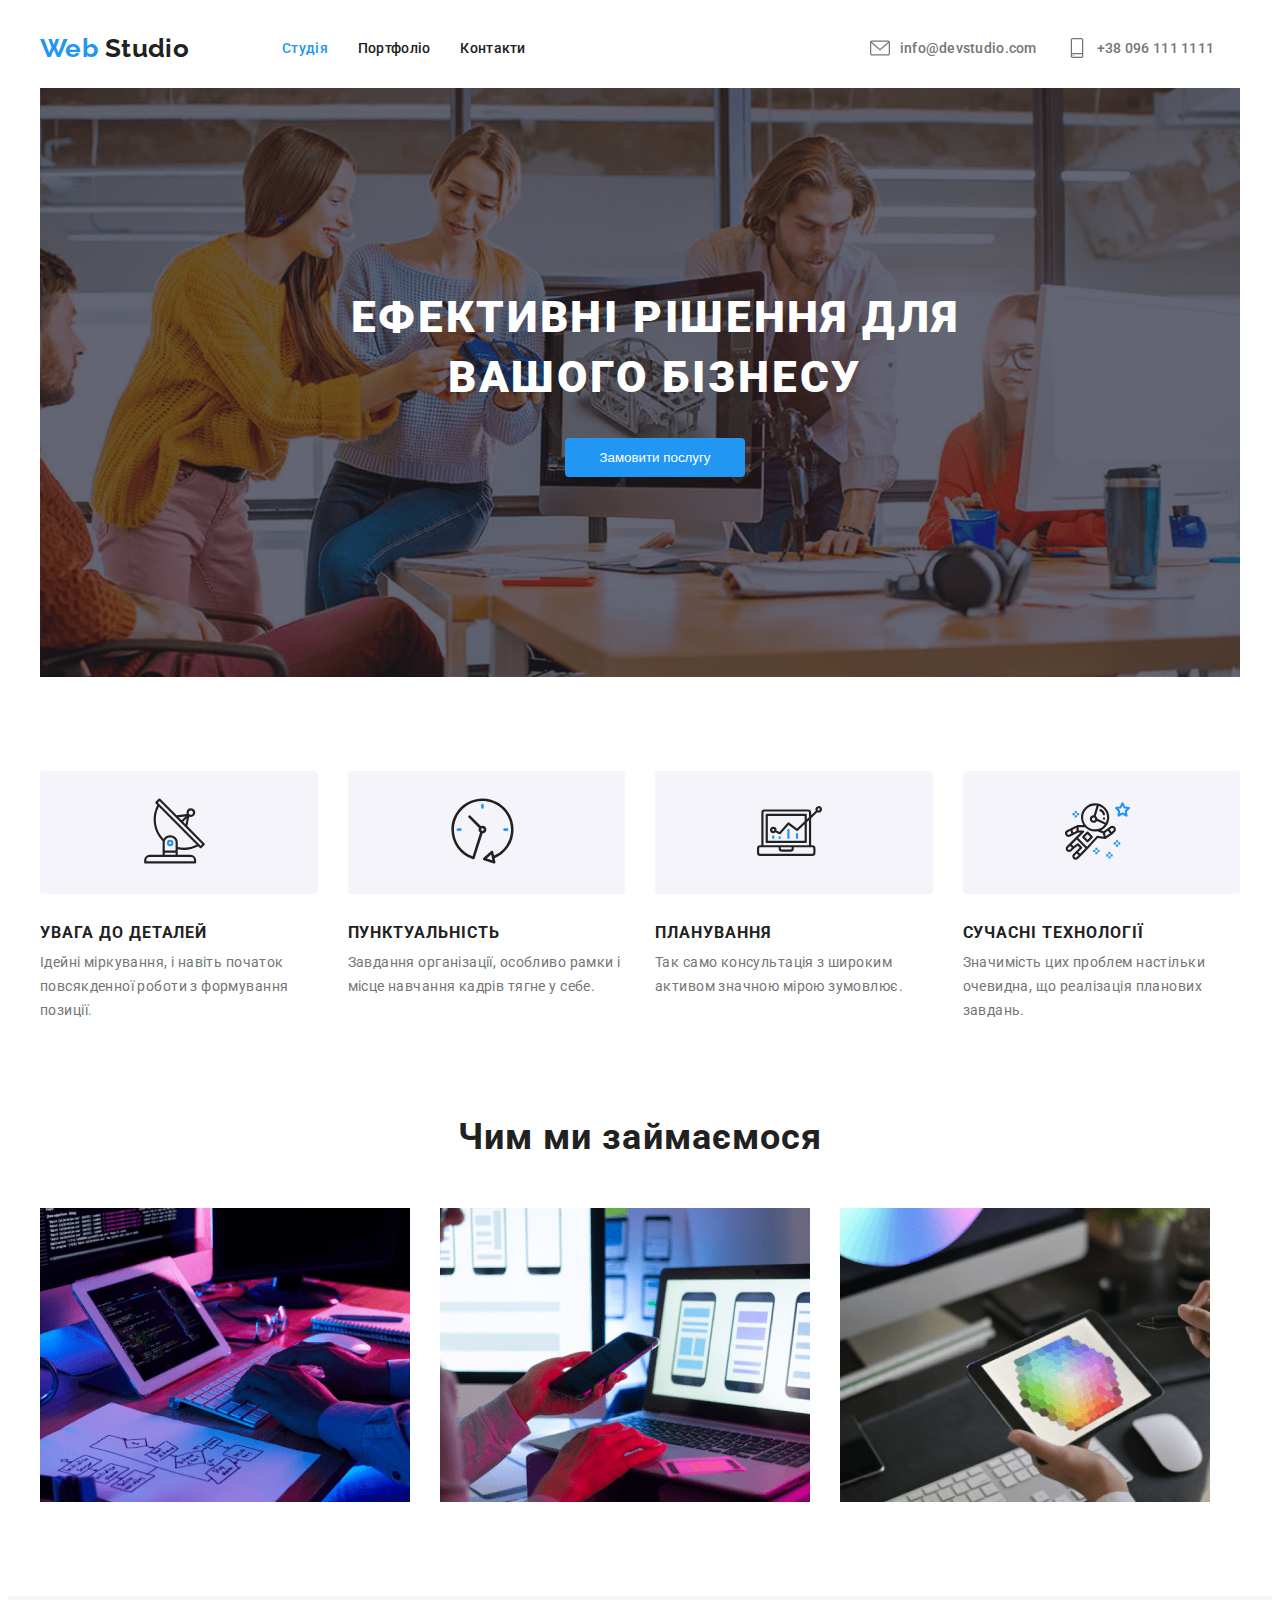
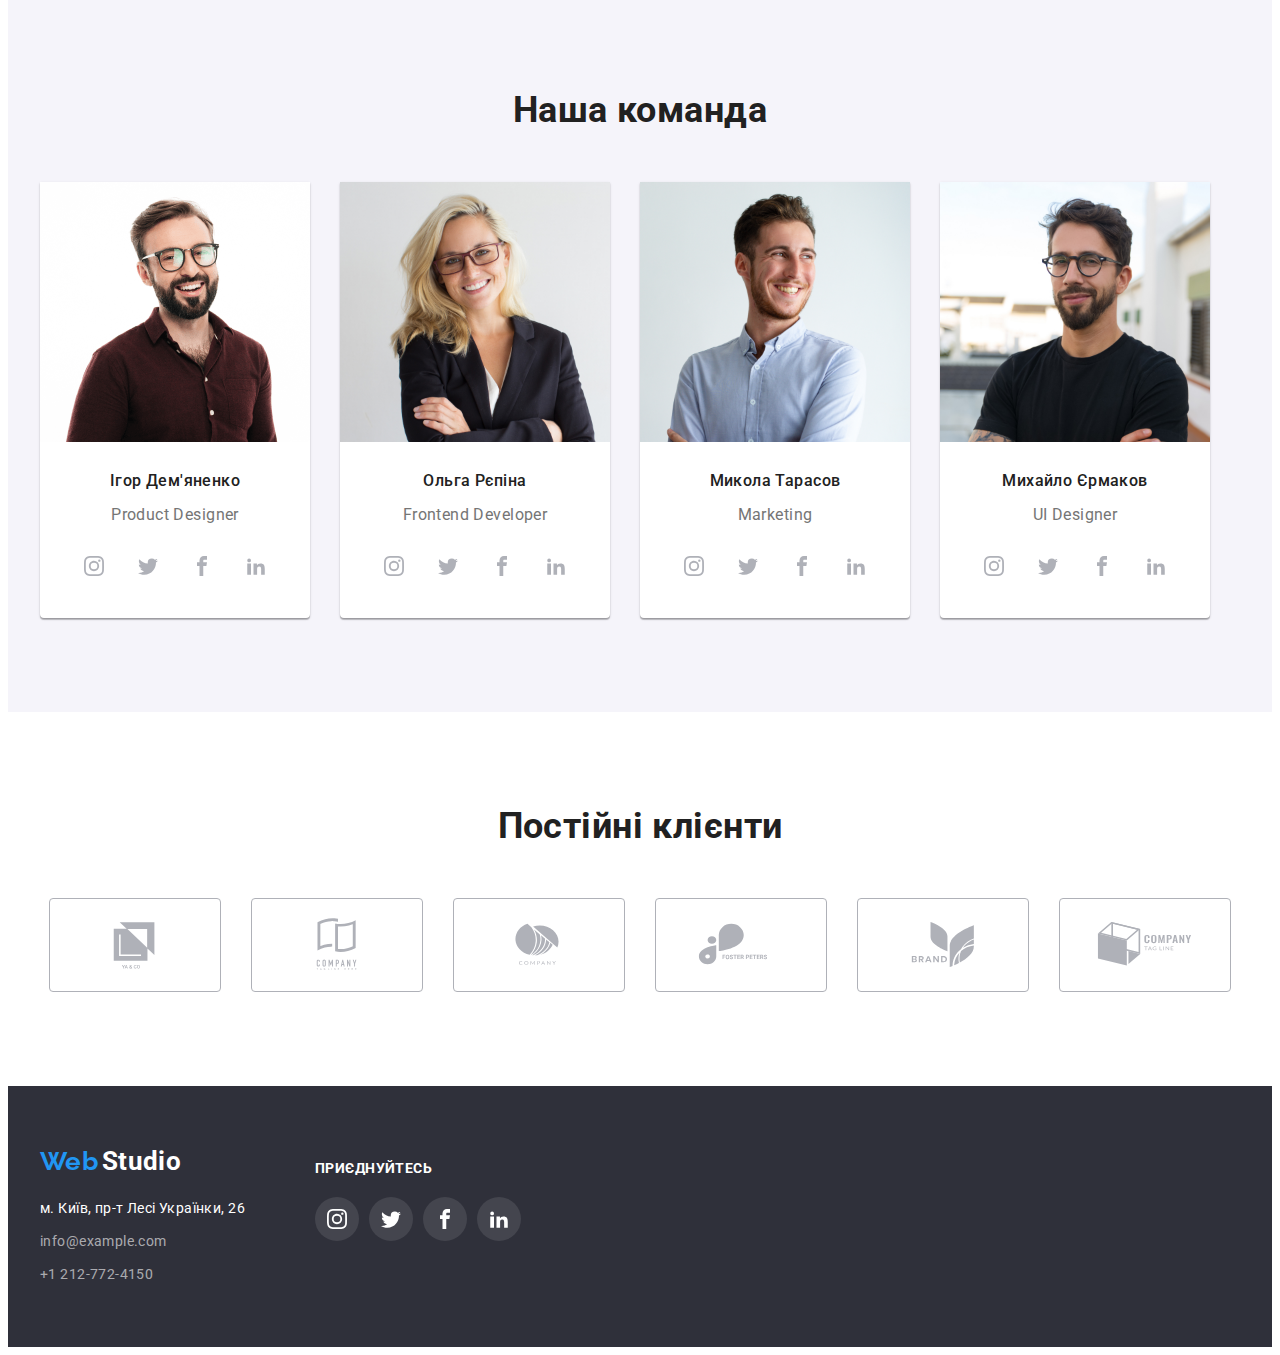
==== commit d9fb5645: "!!?" ====
--- a/index.html
+++ b/index.html
@@ -295,50 +295,52 @@
         <section class="hero-clients section">
             <div class="container">
                 <h2 class="title-clients title-team">Постійні клієнти</h2>
-                <ul class="clients-list team-soc-list">
-                    <li class="clients-logo-item list-item">
-                        <a href="" class="clients-logo-link">
-                            <svg class="clients-logo" width="106" height="60">
-                                <use href="./images/icons/clients.svg#icon-Logo-client-1"></use>
-                            </svg>
-                        </a>
-                    </li>
-                    <li class="clients-logo-item list-item">
-                        <a href="" class="clients-logo-link">
-                            <svg class="clients-logo" width="106" height="60">
-                                <use href="./images/icons/clients.svg#icon-Logo-client-2"></use>
-                            </svg>
-                        </a>
-                    </li>
-                    <li class="clients-logo-item list-item">
-                        <a href="" class="clients-logo-link">
-                            <svg class="clients-logo" width="106" height="60">
-                                <use href="./images/icons/clients.svg#icon-Logo-client-3"></use>
-                            </svg>
-                        </a>
-                    </li>
-                    <li class="clients-logo-item list-item">
-                        <a href="" class="clients-logo-link">
-                            <svg class="clients-logo" width="106" height="60">
-                                <use href="./images/icons/clients.svg#icon-Logo-client-4"></use>
-                            </svg>
-                        </a>
-                    </li>
-                    <li class="clients-logo-item list-item">
-                        <a href="" class="clients-logo-link">
-                            <svg class="clients-logo" width="106" height="60">
-                                <use href="./images/icons/clients.svg#icon-Logo-client-5"></use>
-                            </svg>
-                        </a>
-                    </li>
-                    <li class="clients-logo-item list-item">
-                        <a href="" class="clients-logo-link">
-                            <svg class="clients-logo" width="106" height="60">
-                                <use href="./images/icons/clients.svg#icon-Logo-client-6"></use>
-                            </svg>
-                        </a>
-                    </li>
-                </ul>
+                <ul class="clients-list ">
+                    <li class="clients-logo-item list-item">
+                        <a href="" class="clients-logo-link">
+                            <svg class="clients-logo" width="106" height="60">
+                                <use href="./images/icons.svg#icon-Logo-client-1"></use>
+                            </svg>
+                        </a>
+                    </li>
+                    <li class="clients-logo-item list-item">
+                        <a href="" class="clients-logo-link">
+                            <svg class="clients-logo" width="106" height="60">
+                                <use href="./images/icons.svg#icon-Logo-client-2"></use>
+                            </svg>
+                        </a>
+                    </li>
+                    <li class="clients-logo-item list-item">
+                        <a href="" class="clients-logo-link">
+                            <svg class="clients-logo" width="106" height="60">
+                                <use href="./images/icons.svg#icon-Logo-client-3"></use>
+                            </svg>
+                        </a>
+                    </li>
+                    <li class="clients-logo-item list-item">
+                        <a href="" class="clients-logo-link">
+                            <svg class="clients-logo" width="106" height="60">
+                                <use href="./images/icons.svg#icon-Logo-client-4"></use>
+                            </svg>
+                        </a>
+                    </li>
+                    <li class="clients-logo-item list-item">
+                        <a href="" class="clients-logo-link">
+                            <svg class="clients-logo" width="106" height="60">
+                                <use href="./images/icons.svg#icon-Logo-client-5"></use>
+                            </svg>
+                        </a>
+                    </li>
+                    <li class="clients-logo-item list-item">
+                        <a href="" class="clients-logo-link">
+                            <svg class="clients-logo" width="106" height="60">
+                                <use href="./images/icons.svg#icon-Logo-client-6"></use>
+                            </svg>
+                        </a>
+                    </li>
+                </ul>
+            </div>
+        </section>    
     </main>
     <footer class="footer">
         <div class="container footer-container">
@@ -366,28 +368,28 @@
                 <ul class="team-soc-list">
                     <li class="team-soc-item">
                         <a href="" class="team-soc-link">
-                            <svg class="team-soc-icon" width="20" height="20">
+                            <svg class="team-soc-icon-footer" width="20" height="20">
                                 <use href="./images/icons.svg#icon-instagram"></use>
                             </svg>
                         </a>
                     </li>
                     <li class="team-soc-item">
                         <a href="" class="team-soc-link">
-                            <svg class="team-soc-icon" width="20" height="20">
+                            <svg class="team-soc-icon-footer" width="20" height="20">
                                 <use href="./images/icons.svg#icon-twitter"></use>
                             </svg>
                         </a>
                     </li>
                     <li class="team-soc-item">
                         <a href="" class="team-soc-link">
-                            <svg class="team-soc-icon" width="20" height="20">
+                            <svg class="team-soc-icon-footer" width="20" height="20">
                                 <use href="./images/icons.svg#icon-facebook"></use>
                             </svg>
                         </a>
                     </li>
                     <li class="team-soc-item">
                         <a href="" class="team-soc-link">
-                            <svg class="team-soc-icon" width="20" height="20">
+                            <svg class="team-soc-icon-footer" width="20" height="20">
                                 <use href="./images/icons.svg#icon-linkedin"></use>
                             </svg>
                         </a>
--- a/css/styles.css
+++ b/css/styles.css
@@ -60,7 +60,7 @@
 }
 
 .header-port {
-  border-bottom: 1px solid #ECECEC;
+  border-bottom: 1px solid #ececec;
 }
 
 .container {
@@ -214,11 +214,11 @@
 .contacts-icon-link:hover,
 .contacts-icon-link:focus {
   fill: var(--text-hover-color);
-  } 
-  
+}
+
 .cont-pic-list:hover,
 .cont-pic-list:focus {
-  fill: var(--text-hover-color)
+  fill: var(--text-hover-color);
 }
 
 .contacts-icon-link:hover .contacts-icon,
@@ -242,9 +242,9 @@
   text-align: center;
   background-color: #2f303a;
   background-image: linear-gradient(
-    rgba(47, 48, 58, 0.4), 
-    rgba(47, 48, 58, 0.4)
-    ), 
+      rgba(47, 48, 58, 0.4),
+      rgba(47, 48, 58, 0.4)
+    ),
     url(../images/bg-index-hero.png);
   background-size: cover;
   background-position: center;
@@ -292,9 +292,9 @@
 }
 
 .btn-main-wrap {
-  display: flex; 
+  display: flex;
   gap: 8px;
-  justify-content:center;
+  justify-content: center;
   margin-top: 94px;
   margin-bottom: 56px;
 }
@@ -312,7 +312,7 @@
   text-align: center;
   color: var(--main-text-color);
   cursor: pointer;
-  background-color: #F5F4FA;
+  background-color: #f5f4fa;
   border-radius: 4px;
   border-color: transparent;
 }
@@ -323,16 +323,14 @@
   background-color: transparent;
   color: var(--sub-text-color);
   background-color: var(--text-hover-color);
-  box-shadow: 0px 3px 1px rgba(0, 0, 0, 0.1), 0px 1px 2px
-  rgba(0, 0, 0, 0.08),
-      0px 2px 2px rgba(0, 0, 0, 0.12);
-} 
-
+  box-shadow: 0px 3px 1px rgba(0, 0, 0, 0.1), 0px 1px 2px rgba(0, 0, 0, 0.08),
+    0px 2px 2px rgba(0, 0, 0, 0.12);
+}
 
 /* ----------------------BENEFITS------------------------ */
 
 .pictures-wrap {
-  display: flex; 
+  display: flex;
   gap: 30px;
   justify-content: center;
   flex-wrap: wrap;
@@ -342,14 +340,19 @@
 
 .list-item-portfolio {
   list-style: none;
-  background: #FFFFFF;
-  border: 1px solid #EEEEEE;
+  background: #ffffff;
   width: 370px;
+}
+
+.list-item-portfolio:hover,
+:focus {
+  box-shadow: 0px 1px 1px rgba(0, 0, 0, 0.12), 0px 4px 4px rgba(0, 0, 0, 0.06),
+    1px 4px 6px rgba(0, 0, 0, 0.16);
 }
 
 .item-wrap {
   padding: 20px 24px;
-  border: 1px solid #EEEEEE;
+  border: 1px solid #eeeeee;
   border-top: 0;
 }
 
@@ -364,8 +367,8 @@
   font-size: 18px;
   line-height: 2;
   letter-spacing: 0.06em;
-  color:var(--main-text-color);
-  }
+  color: var(--main-text-color);
+}
 
 .sub-title-port {
   margin-top: 4px;
@@ -381,8 +384,8 @@
 }
 
 .benefits-image {
-  content: '';
-  background-color: #F5F4FA;
+  content: "";
+  background-color: #f5f4fa;
   border-radius: 4px;
   /* background-size: cover; */
   /* display: flex; */
@@ -404,10 +407,8 @@
   font-weight: 700;
   line-height: 1.1;
   letter-spacing: 0.06em;
-  color: var(--main-text-color);  
-}
-
-
+  color: var(--main-text-color);
+}
 
 /* .benefits-list::before {
   content: '';
@@ -429,7 +430,6 @@
   max-width: 322px;
 }
 
-
 /* -----------------SERVICES-------------------- */
 
 .services {
@@ -540,26 +540,25 @@
   align-items: center;
   justify-content: center;
   border-radius: 50%;
-  fill: #AFB1B8;
+  /* fill: #AFB1B8; */
 }
 
 .team-soc-icon {
-  fill: #AFB1B8; 
+  fill: #afb1b8;
 }
 
 .team-soc-link {
-
 }
 
 .team-soc-link:hover,
 .team-soc-link:focus {
-  fill: var(--sub-text-color); 
+  fill: var(--sub-text-color);
   background-color: var(--text-hover-color);
 }
 
 .team-soc-link:hover .team-soc-icon,
-.team-soc-link:focus .team-soc-icon{
-  fill: var(--sub-text-color); 
+.team-soc-link:focus .team-soc-icon {
+  fill: var(--sub-text-color);
 }
 
 /* -----------------CLIENTS------------- */
@@ -568,37 +567,49 @@
   display: flex;
   justify-content: center;
   gap: 30px;
-  
- 
-}
-
-.clients-logo-item {
-  
-}
+}
+
+/* .clients-logo-item:hover,
+.clients-logo-item:focus {
+    fill: var(--text-hover-color);
+  } 
+
+  .clients-logo-item:hover .clients-logo,
+  .clients-logo-item:focus .clients-logo {
+    fill: var(--text-hover-color);
+} */
 
 .clients-logo-link {
   width: 170px;
   height: 92px;
-  border: 1px solid #AFB1B8;
+  border: 1px solid #afb1b8;
   border-radius: 4px;
   display: flex;
   justify-content: center;
   align-items: center;
-  }
-
-  .clients-logo-link:hover,
-  .clients-logo-link:focus {
-    border-color: var(--text-hover-color);
-  } 
-  
-  .clients-logo-link:hover .clients-logo,
-  .clients-logo-link:focus .clients-logo {
-    fill: var(--text-hover-color);
-}
+}
+
+.clients-logo-link:hover,
+.clients-logo-link:focus {
+  border-color: var(--text-hover-color);
+  fill: var(--text-hover-color);
+}
+
 .clients-logo {
-  fill: #AFB1B8;
-}
-
+  fill: #afb1b8;
+}
+
+.clients-logo-link:hover .clients-logo,
+.clients-logo-link:focus .clients-logo {
+  fill: var(--text-hover-color);
+  background-color: transparent;
+}
+
+.clients-logo:hover,
+:focus {
+  fill: var(--text-hover-color);
+  background-color: transparent;
+}
 
 /* ---------------CONTACTS------------------- */
 
@@ -609,7 +620,6 @@
 }
 
 .footer-contacts {
-  
 }
 
 .logo-footer-blue {
@@ -662,7 +672,7 @@
 .footer-contacts {
   justify-content: start;
   align-items: center;
-  }
+}
 
 .footer-soc {
   flex-direction: column;
@@ -673,7 +683,7 @@
 }
 
 .title-soc-footer {
-  font-family: 'Roboto', sans-serif;
+  font-family: "Roboto", sans-serif;
   font-weight: 700;
   line-height: 1.14;
   text-transform: uppercase;
@@ -681,11 +691,11 @@
   margin-bottom: 20px;
   justify-content: flex;
 }
-  .team-soc-list {
+.team-soc-list {
   align-content: center;
   align-items: center;
   display: flex;
-  }
+}
 
 .team-soc-item {
   align-content: center;
@@ -696,8 +706,9 @@
 .team-soc-link {
   fill: var(--sub-text-color);
 }
-.team-soc-icon {
+.team-soc-icon-footer {
   align-content: center;
   align-items: center;
   display: flex;
-}
+  fill: var(--sub-text-color);
+}
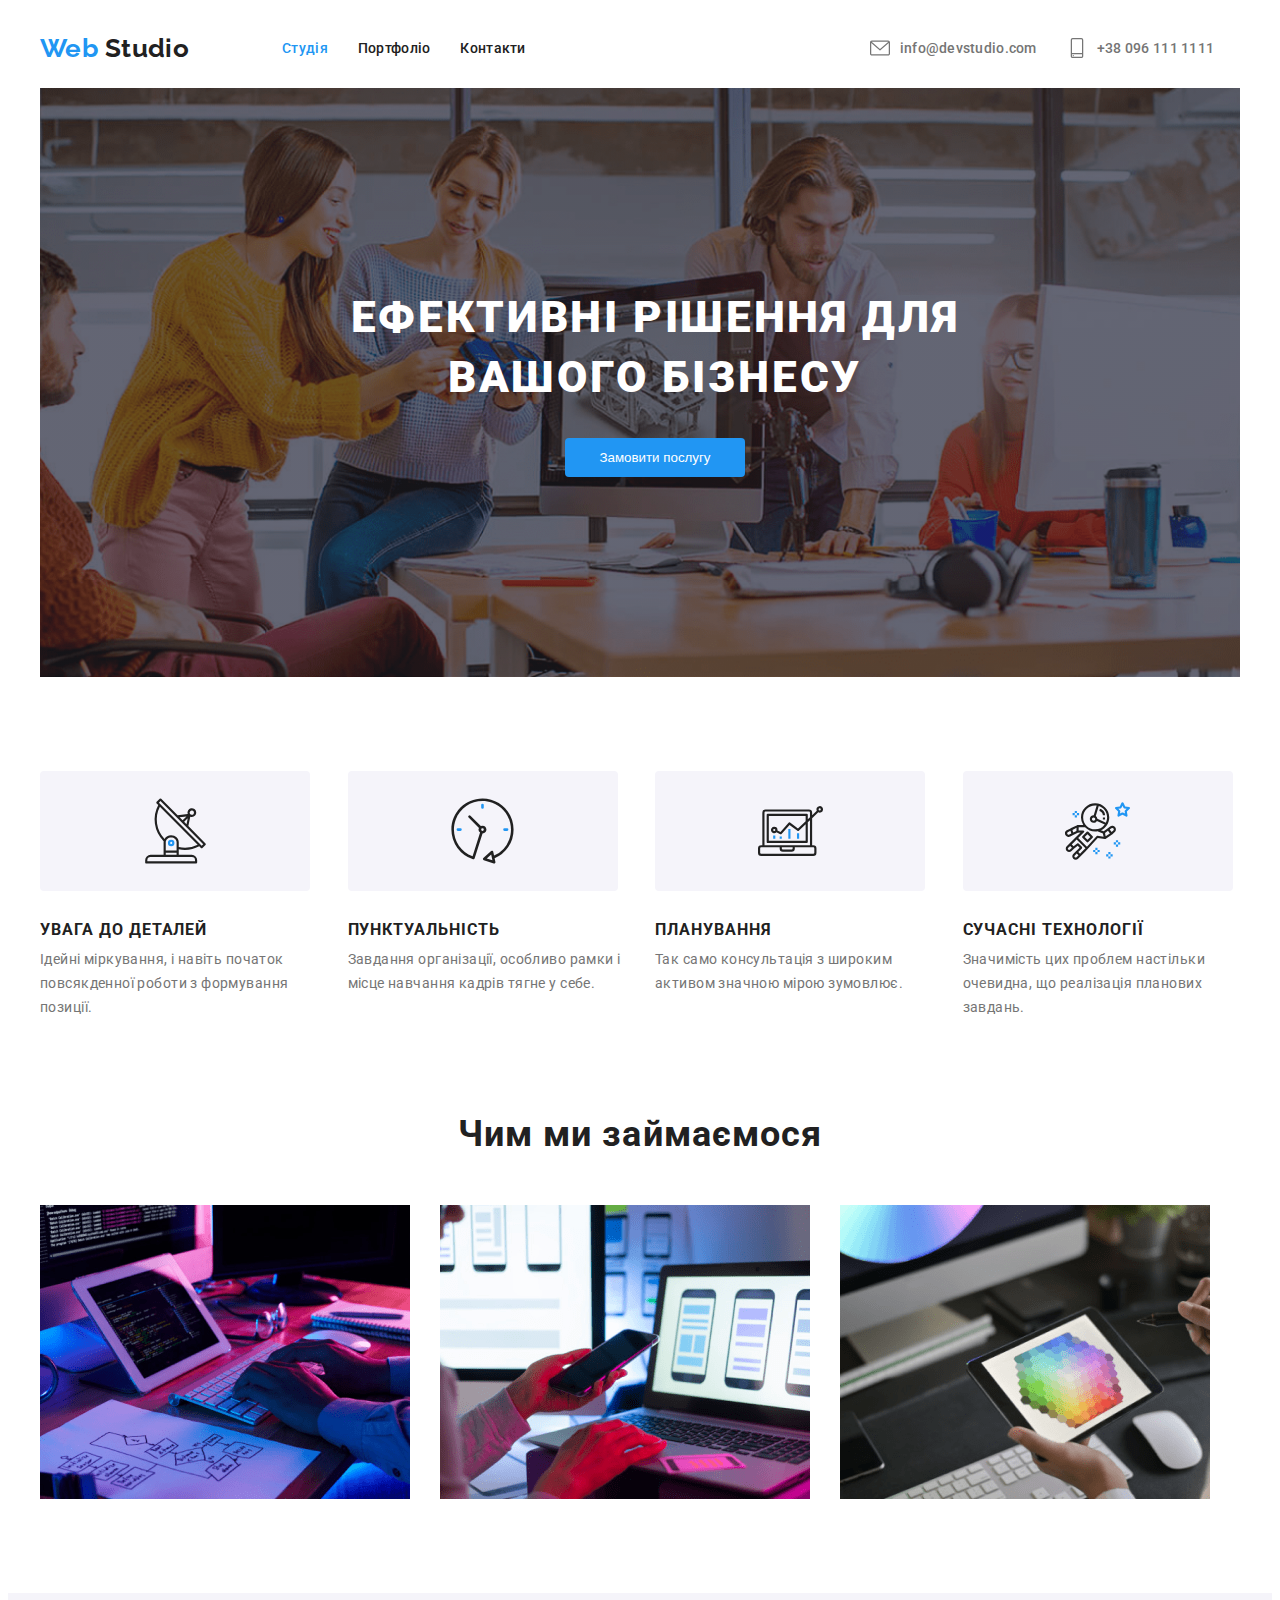
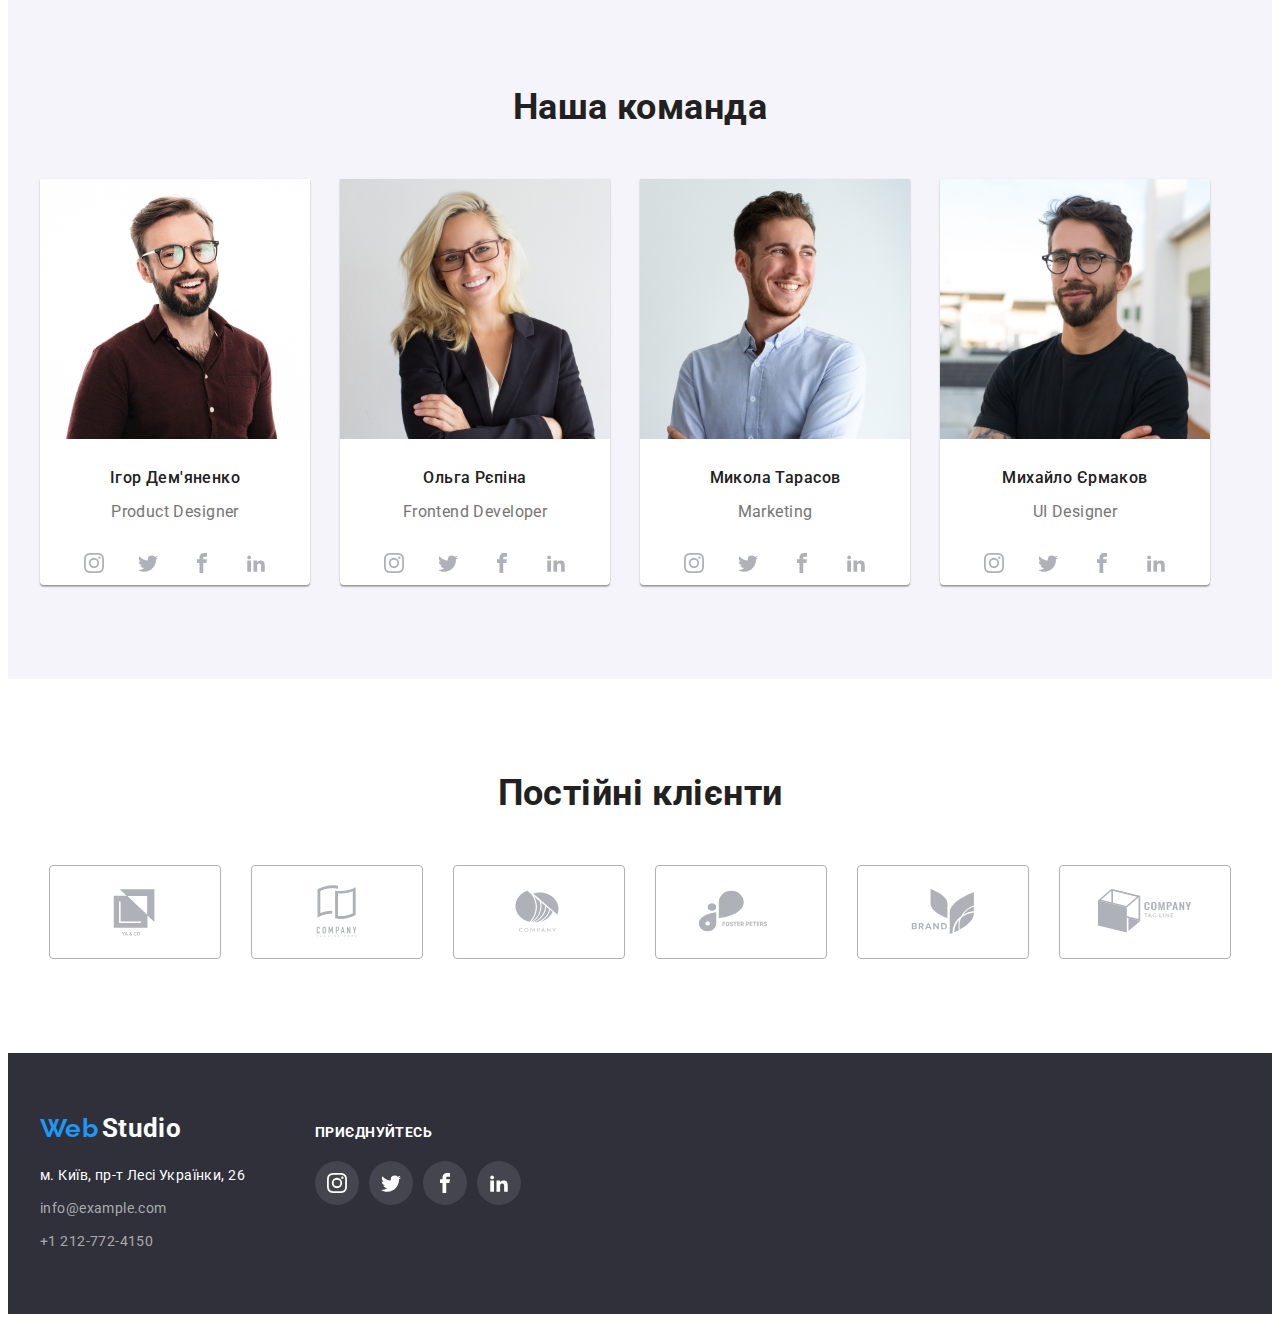
==== commit bafa76df: "loom 4:56" ====
--- a/index.html
+++ b/index.html
@@ -70,12 +70,10 @@
             <div class="hero-benefits container">
                 <ul class="benefits-list">
                     <li class="list-item">
-                        <div class="benefits-image"> 
-                            <a href="" class="benefits-icon-link">
+                        <div class="benefits-image">
                             <svg class="benefits-icon" width="65" height="70">
                                 <use href="./images/icons.svg#icon-anthene"></use>
                             </svg>
-                        </a>
                         </div>
                         <h3 class="title-benefits">УВАГА ДО ДЕТАЛЕЙ</h3>
                         <p class="sub-title">Ідейні міркування, і навіть початок повсякденної роботи з формування
@@ -84,11 +82,9 @@
                     </li>
                     <li class="list-item">
                         <div class="benefits-image">
-                            <a href="" class="benefits-icon-link">
                             <svg class="benefits-icon" width="65" height="70">
                                 <use href="./images/icons.svg#icon-clock"></use>
                             </svg>
-                        </a>
                         </div>
                         <h3 class="title-benefits">ПУНКТУАЛЬНІСТЬ</h3>
                         <p class="sub-title">Завдання організації, особливо рамки і місце навчання кадрів тягне у себе.
@@ -96,11 +92,9 @@
                     </li>
                     <li class="list-item">
                         <div class="benefits-image">
-                            <a href="" class="benefits-icon-link">
-                                <svg class="benefits-icon" width="65" height="70">
-                                    <use href="./images/icons.svg#icon-diagram"></use>
-                                </svg>
-                            </a>
+                            <svg class="benefits-icon" width="65" height="70">
+                                <use href="./images/icons.svg#icon-diagram"></use>
+                            </svg>
                         </div>
                         <h3 class="title-benefits">ПЛАНУВАННЯ</h3>
                         <p class="sub-title">Так само консультація з широким активом значною мірою зумовлює.
@@ -108,11 +102,9 @@
                     </li>
                     <li class="list-item">
                         <div class="benefits-image">
-                            <a href="" class="benefits-icon-link">
-                                <svg class="benefits-icon" width="65" height="70">
-                                    <use href="./images/icons.svg#icon-astronaut"></use>
-                                </svg>
-                            </a>
+                            <svg class="benefits-icon" width="65" height="70">
+                                <use href="./images/icons.svg#icon-astronaut"></use>
+                            </svg>
                         </div>
                         <h3 class="title-benefits">СУЧАСНІ ТЕХНОЛОГІЇ</h3>
                         <p class="sub-title">Значимість цих проблем настільки очевидна, що реалізація планових завдань.
@@ -340,7 +332,7 @@
                     </li>
                 </ul>
             </div>
-        </section>    
+        </section>
     </main>
     <footer class="footer">
         <div class="container footer-container">
--- a/css/styles.css
+++ b/css/styles.css
@@ -344,10 +344,12 @@
   width: 370px;
 }
 
-.list-item-portfolio:hover,
+.portfolio-item-link:hover,
 :focus {
-  box-shadow: 0px 1px 1px rgba(0, 0, 0, 0.12), 0px 4px 4px rgba(0, 0, 0, 0.06),
-    1px 4px 6px rgba(0, 0, 0, 0.16);
+  display: block;
+  box-shadow: 0px 1px 1px rgba(0, 0, 0, 0.12), 
+  0px 4px 4px rgba(0, 0, 0, 0.06),
+  1px 4px 6px rgba(0, 0, 0, 0.16);
 }
 
 .item-wrap {
@@ -384,12 +386,13 @@
 }
 
 .benefits-image {
-  content: "";
+  width: 270px;
+  height: 120px;
   background-color: #f5f4fa;
   border-radius: 4px;
-  /* background-size: cover; */
-  /* display: flex; */
-  padding: 25px 102.34px;
+  justify-content: center;
+  align-items: center;
+  display: flex;
   margin-bottom: 30px;
 }
 
@@ -527,7 +530,6 @@
 .team-soc-item {
   width: 44px;
   height: 44px;
-  margin-bottom: 30px;
   justify-content: center;
   gap: 10px;
   /* fill: #AFB1B8; */
@@ -666,7 +668,7 @@
 
 .footer-container {
   display: flex;
-  align-items: center;
+  align-items: baseline ;
 }
 
 .footer-contacts {
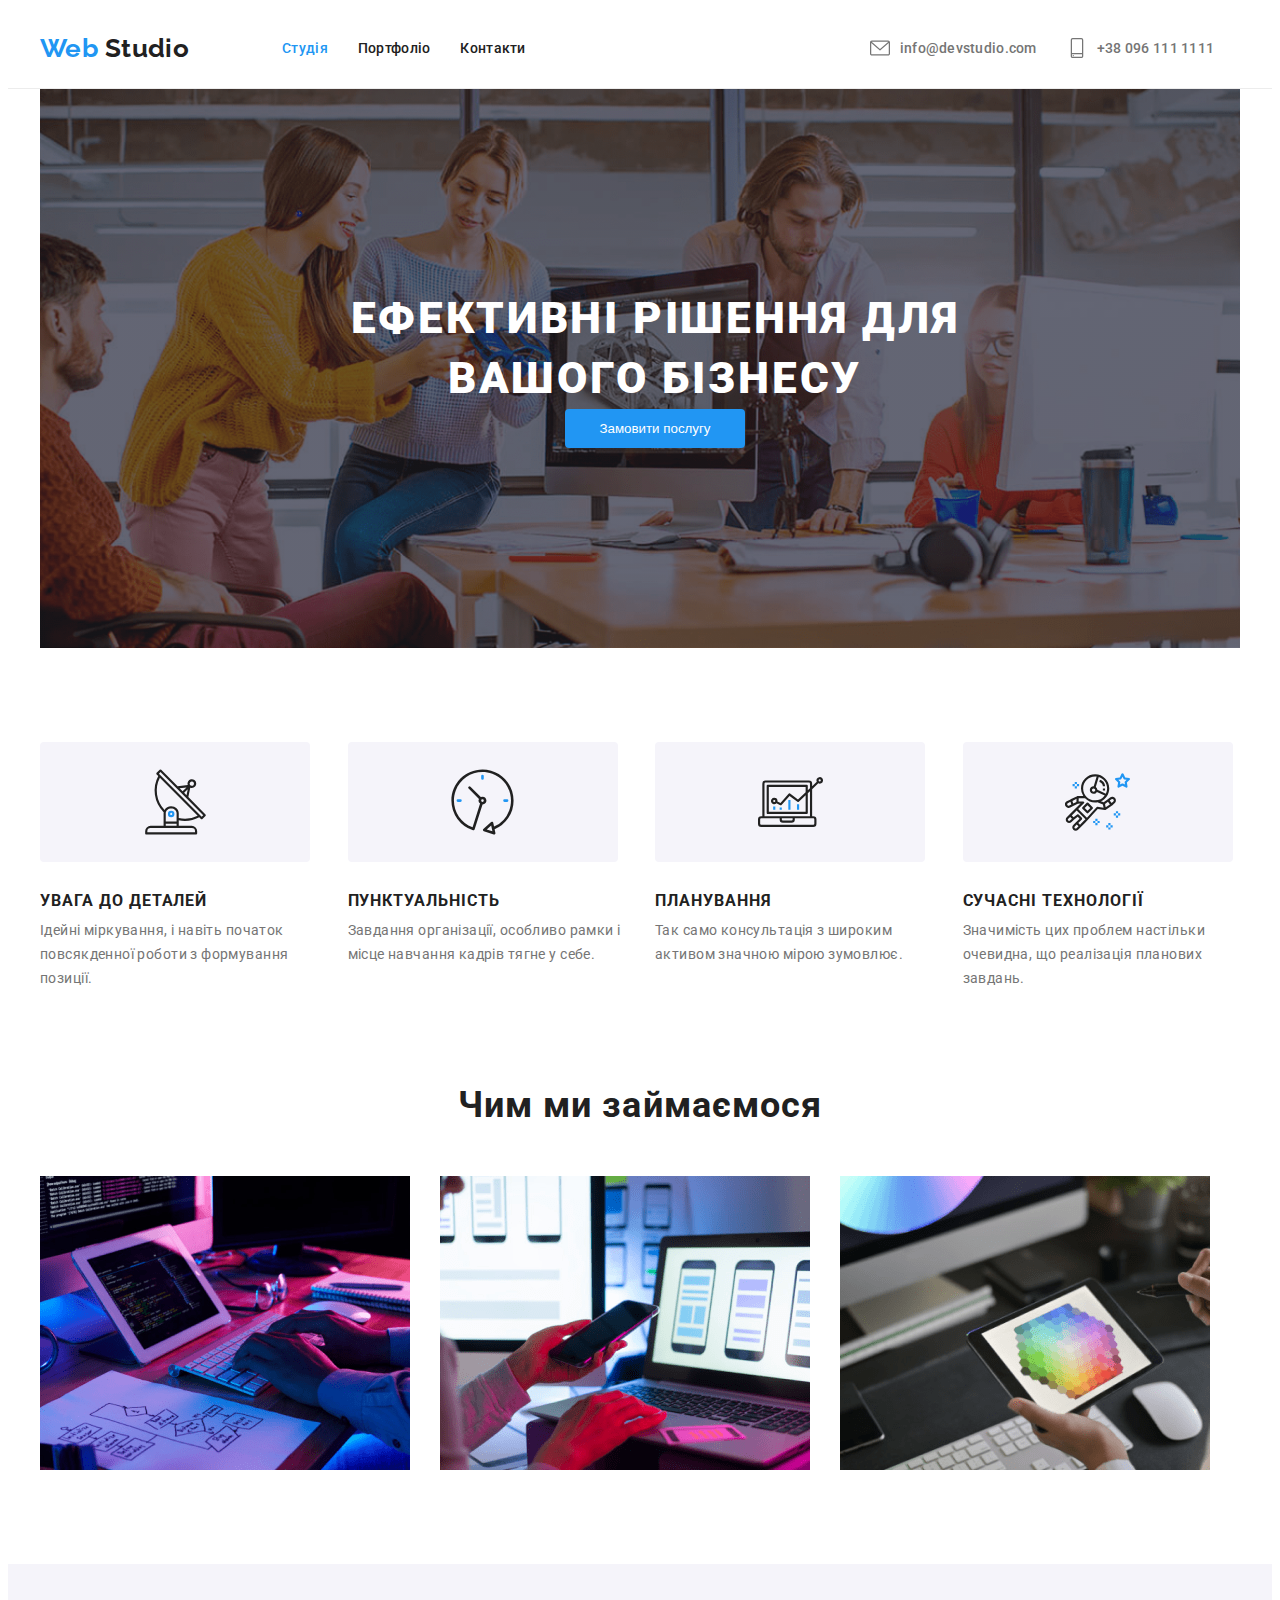
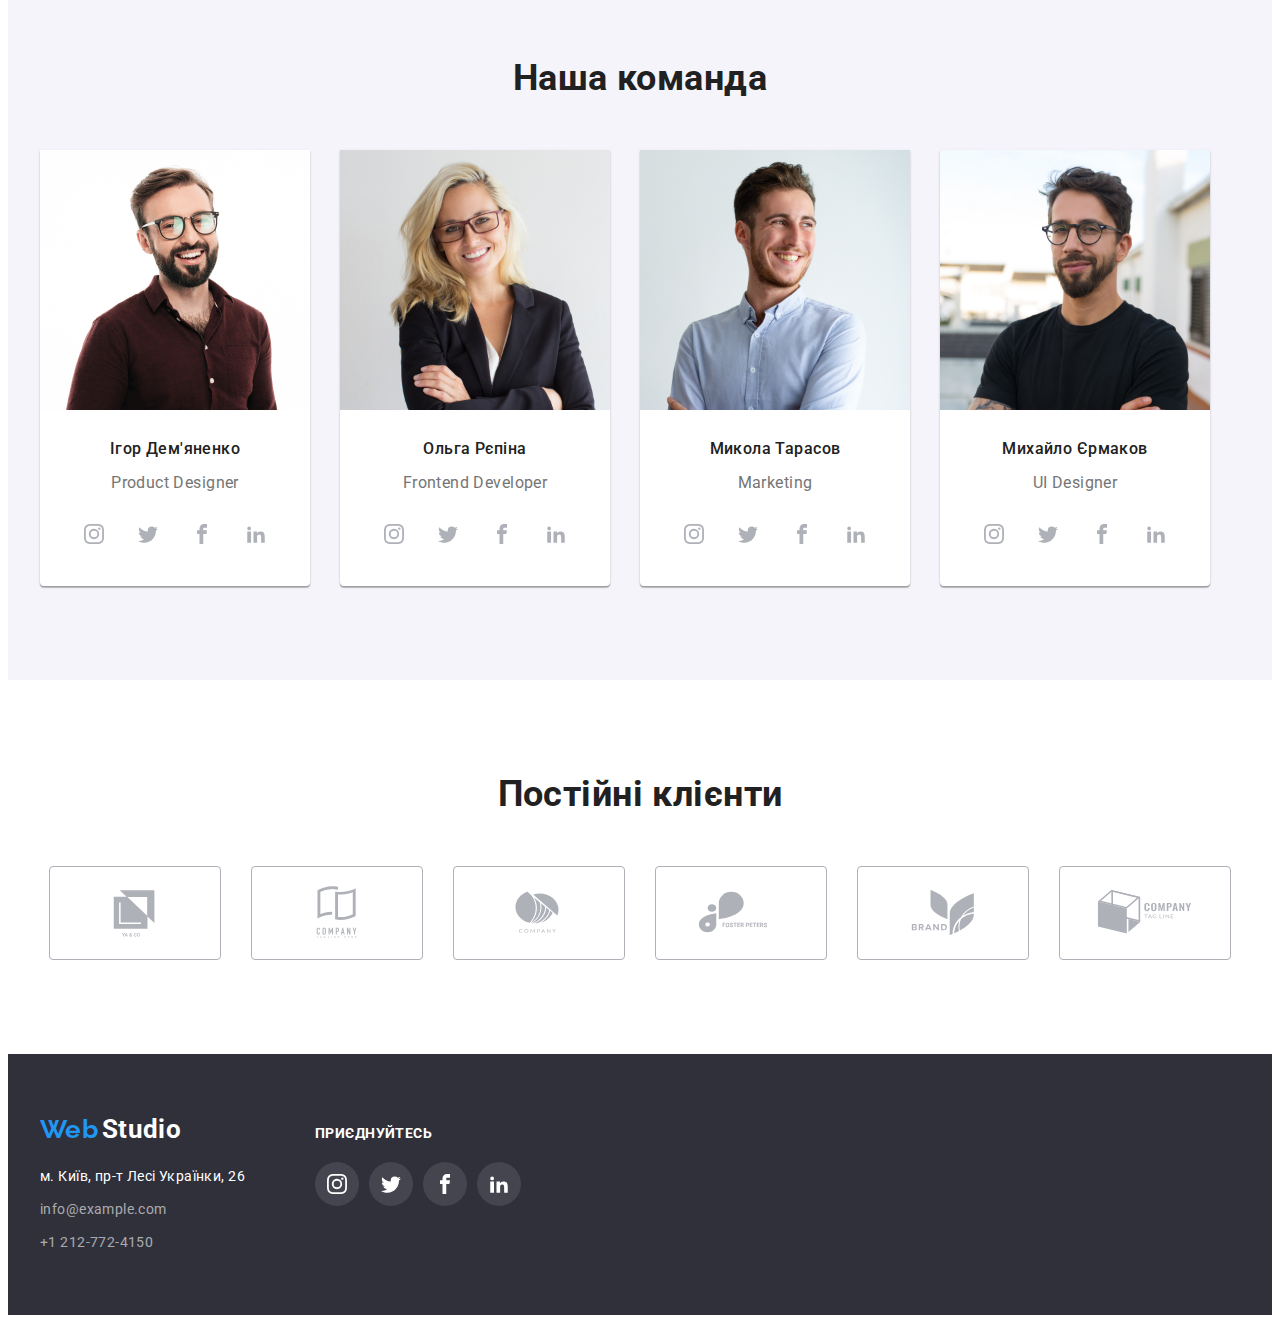
==== commit f4f87cbf: "loom 10:45-11:45 pm" ====
--- a/index.html
+++ b/index.html
@@ -22,7 +22,7 @@
 
 <body>
 
-    <header class="header">
+    <header class="header header-port">
         <div class="container header-main">
             <nav class="navigation">
                 <a class="logo-header" href="#">
--- a/css/styles.css
+++ b/css/styles.css
@@ -132,10 +132,34 @@
 }
 
 .header-link:hover,
-:focus {
-  color: var(--text-hover-color);
-  background-color: transparent;
-}
+:focus  {
+  fill: var(--text-hover-color);
+  background-color: transparent;
+}
+
+.cont-pic-list:hover .contacts-icon,
+.cont-pic-list:focus .contacts-icon {
+  fill: var(--text-hover-color);
+  background-color: transparent;
+}
+
+/* .contacts-icon-link:hover
+.contacts-icon-link:focus {
+  fill: var(--text-hover-color);
+  background-color: transparent;
+}
+
+.contacts-icon-link:hover .contacts-icon,
+.contacts-icon-link:focus .contacts-icon {
+  fill: var(--text-hover-color);
+  background-color: transparent;
+}
+
+.contacts-icon:hover,
+.contacts-icon:focus {
+  fill: var(--text-hover-color);
+  background-color: transparent;
+} */
 
 .list-header {
   display: flex;
@@ -275,6 +299,8 @@
   background-color: var(--text-hover-color);
   border-color: transparent;
   border-radius: 4px;
+  margin: 0 auto;
+  display: block;
 }
 
 .visually-hidden {
@@ -344,9 +370,12 @@
   width: 370px;
 }
 
+.portfolio-item-link {
+  display: block;
+}
+
 .portfolio-item-link:hover,
 :focus {
-  display: block;
   box-shadow: 0px 1px 1px rgba(0, 0, 0, 0.12), 
   0px 4px 4px rgba(0, 0, 0, 0.06),
   1px 4px 6px rgba(0, 0, 0, 0.16);
@@ -525,6 +554,7 @@
   display: flex;
   justify-content: center;
   gap: 10px;
+  margin-bottom: 30px;
 }
 
 .team-soc-item {
